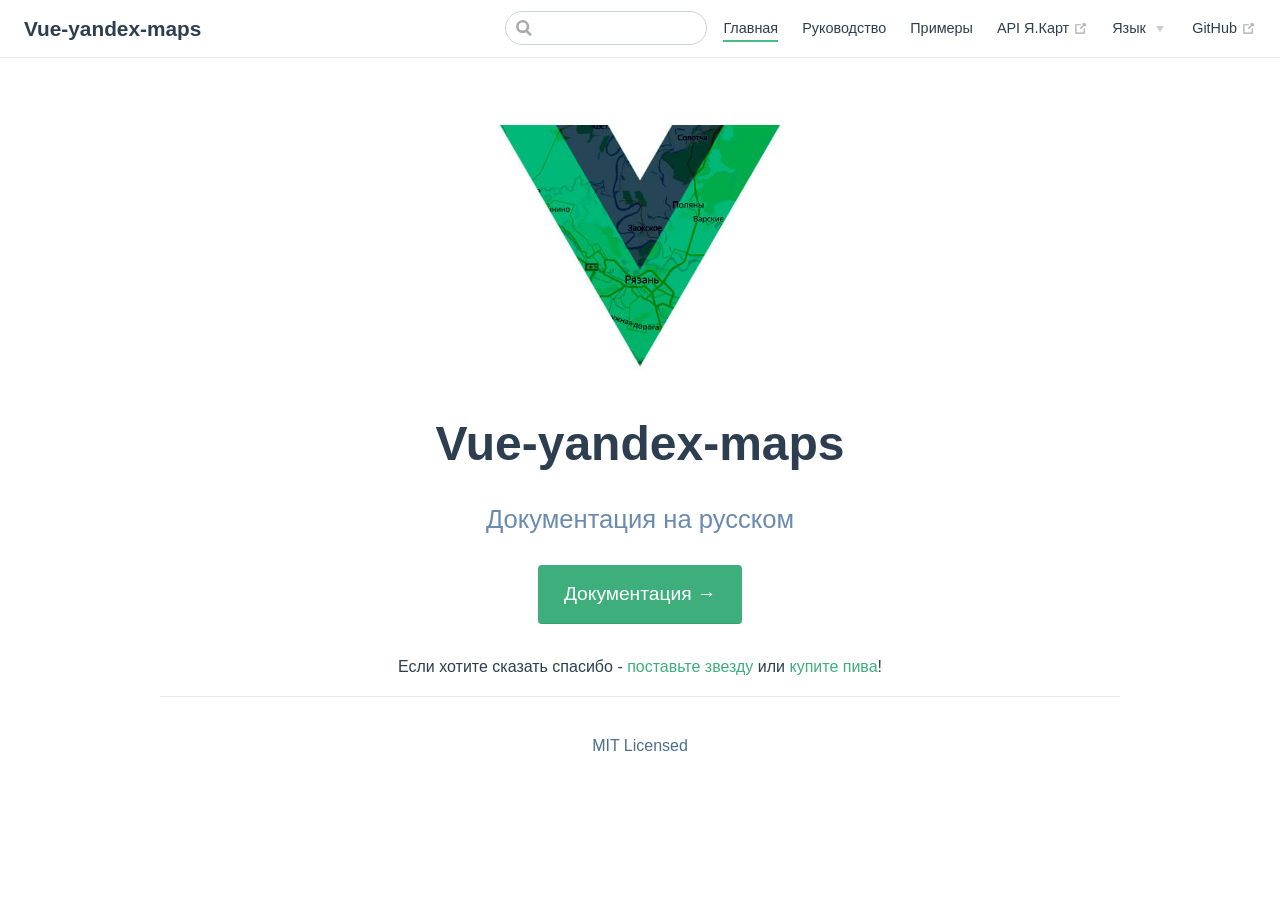
==== index.html @ 359ab3d2 "deploy" ====
<!DOCTYPE html>
<html lang="ru-RU">
  <head>
    <meta charset="utf-8">
    <meta name="viewport" content="width=device-width,initial-scale=1">
    <title>Vue-yandex-maps</title>
    <meta name="description" content="Документация на русском">
    
    
    <link rel="preload" href="/assets/css/0.styles.34098a6c.css" as="style"><link rel="preload" href="/assets/js/app.e59b59a3.js" as="script"><link rel="preload" href="/assets/js/2.ca0b58c9.js" as="script"><link rel="preload" href="/assets/js/5.9bf5cd94.js" as="script"><link rel="prefetch" href="/assets/js/10.18090bc8.js"><link rel="prefetch" href="/assets/js/11.56c4ba0f.js"><link rel="prefetch" href="/assets/js/12.0b02a900.js"><link rel="prefetch" href="/assets/js/13.a6bc32af.js"><link rel="prefetch" href="/assets/js/14.b2c2f00c.js"><link rel="prefetch" href="/assets/js/15.867ab787.js"><link rel="prefetch" href="/assets/js/3.3e422093.js"><link rel="prefetch" href="/assets/js/4.108f91b9.js"><link rel="prefetch" href="/assets/js/6.d7098078.js"><link rel="prefetch" href="/assets/js/7.abf4c1c1.js"><link rel="prefetch" href="/assets/js/8.e8771799.js"><link rel="prefetch" href="/assets/js/9.8b5cf2bd.js">
    <link rel="stylesheet" href="/assets/css/0.styles.34098a6c.css">
  </head>
  <body>
    <div id="app" data-server-rendered="true"><div class="theme-container no-sidebar"><header class="navbar"><div class="sidebar-button"><svg xmlns="http://www.w3.org/2000/svg" aria-hidden="true" role="img" viewBox="0 0 448 512" class="icon"><path fill="currentColor" d="M436 124H12c-6.627 0-12-5.373-12-12V80c0-6.627 5.373-12 12-12h424c6.627 0 12 5.373 12 12v32c0 6.627-5.373 12-12 12zm0 160H12c-6.627 0-12-5.373-12-12v-32c0-6.627 5.373-12 12-12h424c6.627 0 12 5.373 12 12v32c0 6.627-5.373 12-12 12zm0 160H12c-6.627 0-12-5.373-12-12v-32c0-6.627 5.373-12 12-12h424c6.627 0 12 5.373 12 12v32c0 6.627-5.373 12-12 12z"></path></svg></div> <a href="/" class="home-link router-link-exact-active router-link-active"><!----> <span class="site-name">Vue-yandex-maps</span></a> <div class="links"><div class="search-box"><input aria-label="Search" autocomplete="off" spellcheck="false" value=""> <!----></div> <nav class="nav-links can-hide"><div class="nav-item"><a href="/" class="nav-link router-link-exact-active router-link-active">Главная</a></div><div class="nav-item"><a href="/guide/" class="nav-link">Руководство</a></div><div class="nav-item"><a href="/examples/" class="nav-link">Примеры</a></div><div class="nav-item"><a href="https://tech.yandex.ru/maps/doc/jsapi/2.1/quick-start/index-docpage/" target="_blank" rel="noopener noreferrer" class="nav-link external">
  API Я.Карт
  <svg xmlns="http://www.w3.org/2000/svg" aria-hidden="true" x="0px" y="0px" viewBox="0 0 100 100" width="15" height="15" class="icon outbound"><path fill="currentColor" d="M18.8,85.1h56l0,0c2.2,0,4-1.8,4-4v-32h-8v28h-48v-48h28v-8h-32l0,0c-2.2,0-4,1.8-4,4v56C14.8,83.3,16.6,85.1,18.8,85.1z"></path> <polygon fill="currentColor" points="45.7,48.7 51.3,54.3 77.2,28.5 77.2,37.2 85.2,37.2 85.2,14.9 62.8,14.9 62.8,22.9 71.5,22.9"></polygon></svg></a></div><div class="nav-item"><div class="dropdown-wrapper"><button type="button" aria-label="Select language" class="dropdown-title"><span class="title">Язык</span> <span class="arrow right"></span></button> <ul class="nav-dropdown" style="display:none;"><li class="dropdown-item"><!----> <a href="/" class="nav-link router-link-exact-active router-link-active">ru-RU</a></li><li class="dropdown-item"><!----> <a href="/en/" class="nav-link">en-US</a></li></ul></div></div> <a href="https://github.com/PNKBizz/vue-yandex-map" target="_blank" rel="noopener noreferrer" class="repo-link">
    GitHub
    <svg xmlns="http://www.w3.org/2000/svg" aria-hidden="true" x="0px" y="0px" viewBox="0 0 100 100" width="15" height="15" class="icon outbound"><path fill="currentColor" d="M18.8,85.1h56l0,0c2.2,0,4-1.8,4-4v-32h-8v28h-48v-48h28v-8h-32l0,0c-2.2,0-4,1.8-4,4v56C14.8,83.3,16.6,85.1,18.8,85.1z"></path> <polygon fill="currentColor" points="45.7,48.7 51.3,54.3 77.2,28.5 77.2,37.2 85.2,37.2 85.2,14.9 62.8,14.9 62.8,22.9 71.5,22.9"></polygon></svg></a></nav></div></header> <div class="sidebar-mask"></div> <aside class="sidebar"><nav class="nav-links"><div class="nav-item"><a href="/" class="nav-link router-link-exact-active router-link-active">Главная</a></div><div class="nav-item"><a href="/guide/" class="nav-link">Руководство</a></div><div class="nav-item"><a href="/examples/" class="nav-link">Примеры</a></div><div class="nav-item"><a href="https://tech.yandex.ru/maps/doc/jsapi/2.1/quick-start/index-docpage/" target="_blank" rel="noopener noreferrer" class="nav-link external">
  API Я.Карт
  <svg xmlns="http://www.w3.org/2000/svg" aria-hidden="true" x="0px" y="0px" viewBox="0 0 100 100" width="15" height="15" class="icon outbound"><path fill="currentColor" d="M18.8,85.1h56l0,0c2.2,0,4-1.8,4-4v-32h-8v28h-48v-48h28v-8h-32l0,0c-2.2,0-4,1.8-4,4v56C14.8,83.3,16.6,85.1,18.8,85.1z"></path> <polygon fill="currentColor" points="45.7,48.7 51.3,54.3 77.2,28.5 77.2,37.2 85.2,37.2 85.2,14.9 62.8,14.9 62.8,22.9 71.5,22.9"></polygon></svg></a></div><div class="nav-item"><div class="dropdown-wrapper"><button type="button" aria-label="Select language" class="dropdown-title"><span class="title">Язык</span> <span class="arrow right"></span></button> <ul class="nav-dropdown" style="display:none;"><li class="dropdown-item"><!----> <a href="/" class="nav-link router-link-exact-active router-link-active">ru-RU</a></li><li class="dropdown-item"><!----> <a href="/en/" class="nav-link">en-US</a></li></ul></div></div> <a href="https://github.com/PNKBizz/vue-yandex-map" target="_blank" rel="noopener noreferrer" class="repo-link">
    GitHub
    <svg xmlns="http://www.w3.org/2000/svg" aria-hidden="true" x="0px" y="0px" viewBox="0 0 100 100" width="15" height="15" class="icon outbound"><path fill="currentColor" d="M18.8,85.1h56l0,0c2.2,0,4-1.8,4-4v-32h-8v28h-48v-48h28v-8h-32l0,0c-2.2,0-4,1.8-4,4v56C14.8,83.3,16.6,85.1,18.8,85.1z"></path> <polygon fill="currentColor" points="45.7,48.7 51.3,54.3 77.2,28.5 77.2,37.2 85.2,37.2 85.2,14.9 62.8,14.9 62.8,22.9 71.5,22.9"></polygon></svg></a></nav>  <!----> </aside> <main aria-labelledby="main-title" class="home"><header class="hero"><img src="/hero.jpg" alt="hero"> <h1 id="main-title">Vue-yandex-maps</h1> <p class="description">
      Документация на русском
    </p> <p class="action"><a href="/guide/" class="nav-link action-button">Документация →</a></p></header> <!----> <div class="theme-default-content custom content__default"><p style="text-align:center;">Если хотите сказать спасибо - <a href="https://github.com/PNKBizz/vue-yandex-map" target="_blank">поставьте звезду</a> или <a href="https://www.patreon.com/pnkbizz" target="_blank">купите пива</a>!</p></div> <div class="footer">
    MIT Licensed
  </div></main></div><div class="global-ui"></div></div>
    <script src="/assets/js/app.e59b59a3.js" defer></script><script src="/assets/js/2.ca0b58c9.js" defer></script><script src="/assets/js/5.9bf5cd94.js" defer></script>
  </body>
</html>
---- assets/css/0.styles.34098a6c.css ----
#nprogress{pointer-events:none}#nprogress .bar{background:#3eaf7c;position:fixed;z-index:1031;top:0;left:0;width:100%;height:2px}#nprogress .peg{display:block;position:absolute;right:0;width:100px;height:100%;box-shadow:0 0 10px #3eaf7c,0 0 5px #3eaf7c;opacity:1;-webkit-transform:rotate(3deg) translateY(-4px);transform:rotate(3deg) translateY(-4px)}#nprogress .spinner{display:block;position:fixed;z-index:1031;top:15px;right:15px}#nprogress .spinner-icon{width:18px;height:18px;box-sizing:border-box;border-color:#3eaf7c transparent transparent #3eaf7c;border-style:solid;border-width:2px;border-radius:50%;-webkit-animation:nprogress-spinner .4s linear infinite;animation:nprogress-spinner .4s linear infinite}.nprogress-custom-parent{overflow:hidden;position:relative}.nprogress-custom-parent #nprogress .bar,.nprogress-custom-parent #nprogress .spinner{position:absolute}@-webkit-keyframes nprogress-spinner{0%{-webkit-transform:rotate(0deg);transform:rotate(0deg)}to{-webkit-transform:rotate(1turn);transform:rotate(1turn)}}@keyframes nprogress-spinner{0%{-webkit-transform:rotate(0deg);transform:rotate(0deg)}to{-webkit-transform:rotate(1turn);transform:rotate(1turn)}}.icon.outbound{color:#aaa;display:inline-block;vertical-align:middle;position:relative;top:-1px}.home{padding:3.6rem 2rem 0;max-width:960px;margin:0 auto;display:block}.home .hero{text-align:center}.home .hero img{max-width:100%;max-height:280px;display:block;margin:3rem auto 1.5rem}.home .hero h1{font-size:3rem}.home .hero .action,.home .hero .description,.home .hero h1{margin:1.8rem auto}.home .hero .description{max-width:35rem;font-size:1.6rem;line-height:1.3;color:#6a8bad}.home .hero .action-button{display:inline-block;font-size:1.2rem;color:#fff;background-color:#3eaf7c;padding:.8rem 1.6rem;border-radius:4px;transition:background-color .1s ease;box-sizing:border-box;border-bottom:1px solid #389d70}.home .hero .action-button:hover{background-color:#4abf8a}.home .features{border-top:1px solid #eaecef;padding:1.2rem 0;margin-top:2.5rem;display:flex;flex-wrap:wrap;align-items:flex-start;align-content:stretch;justify-content:space-between}.home .feature{flex-grow:1;flex-basis:30%;max-width:30%}.home .feature h2{font-size:1.4rem;font-weight:500;border-bottom:none;padding-bottom:0;color:#3a5169}.home .feature p{color:#4e6e8e}.home .footer{padding:2.5rem;border-top:1px solid #eaecef;text-align:center;color:#4e6e8e}@media (max-width:719px){.home .features{flex-direction:column}.home .feature{max-width:100%;padding:0 2.5rem}}@media (max-width:419px){.home{padding-left:1.5rem;padding-right:1.5rem}.home .hero img{max-height:210px;margin:2rem auto 1.2rem}.home .hero h1{font-size:2rem}.home .hero .action,.home .hero .description,.home .hero h1{margin:1.2rem auto}.home .hero .description{font-size:1.2rem}.home .hero .action-button{font-size:1rem;padding:.6rem 1.2rem}.home .feature h2{font-size:1.25rem}}.search-box{display:inline-block;position:relative;margin-right:1rem}.search-box input{cursor:text;width:10rem;height:2rem;color:#4e6e8e;display:inline-block;border:1px solid #cfd4db;border-radius:2rem;font-size:.9rem;line-height:2rem;padding:0 .5rem 0 2rem;outline:none;transition:all .2s ease;background:#fff url(/assets/img/search.83621669.svg) .6rem .5rem no-repeat;background-size:1rem}.search-box input:focus{cursor:auto;border-color:#3eaf7c}.search-box .suggestions{background:#fff;width:20rem;position:absolute;top:1.5rem;border:1px solid #cfd4db;border-radius:6px;padding:.4rem;list-style-type:none}.search-box .suggestions.align-right{right:0}.search-box .suggestion{line-height:1.4;padding:.4rem .6rem;border-radius:4px;cursor:pointer}.search-box .suggestion a{white-space:normal;color:#5d82a6}.search-box .suggestion a .page-title{font-weight:600}.search-box .suggestion a .header{font-size:.9em;margin-left:.25em}.search-box .suggestion.focused{background-color:#f3f4f5}.search-box .suggestion.focused a{color:#3eaf7c}@media (max-width:959px){.search-box input{cursor:pointer;width:0;border-color:transparent;position:relative}.search-box input:focus{cursor:text;left:0;width:10rem}}@media (-ms-high-contrast:none){.search-box input{height:2rem}}@media (max-width:959px) and (min-width:719px){.search-box .suggestions{left:0}}@media (max-width:719px){.search-box{margin-right:0}.search-box input{left:1rem}.search-box .suggestions{right:0}}@media (max-width:419px){.search-box .suggestions{width:calc(100vw - 4rem)}.search-box input:focus{width:8rem}}.sidebar-button{cursor:pointer;display:none;width:1.25rem;height:1.25rem;position:absolute;padding:.6rem;top:.6rem;left:1rem}.sidebar-button .icon{display:block;width:1.25rem;height:1.25rem}@media (max-width:719px){.sidebar-button{display:block}}.dropdown-enter,.dropdown-leave-to{height:0!important}.dropdown-wrapper{cursor:pointer}.dropdown-wrapper .dropdown-title{display:block;font-size:.9rem;font-family:inherit;cursor:inherit;padding:inherit;line-height:1.4rem;background:transparent;border:none;font-weight:500;color:#2c3e50}.dropdown-wrapper .dropdown-title:hover{border-color:transparent}.dropdown-wrapper .dropdown-title .arrow{vertical-align:middle;margin-top:-1px;margin-left:.4rem}.dropdown-wrapper .nav-dropdown .dropdown-item{color:inherit;line-height:1.7rem}.dropdown-wrapper .nav-dropdown .dropdown-item h4{margin:.45rem 0 0;border-top:1px solid #eee;padding:.45rem 1.5rem 0 1.25rem}.dropdown-wrapper .nav-dropdown .dropdown-item .dropdown-subitem-wrapper{padding:0;list-style:none}.dropdown-wrapper .nav-dropdown .dropdown-item .dropdown-subitem-wrapper .dropdown-subitem{font-size:.9em}.dropdown-wrapper .nav-dropdown .dropdown-item a{display:block;line-height:1.7rem;position:relative;border-bottom:none;font-weight:400;margin-bottom:0;padding:0 1.5rem 0 1.25rem}.dropdown-wrapper .nav-dropdown .dropdown-item a.router-link-active,.dropdown-wrapper .nav-dropdown .dropdown-item a:hover{color:#3eaf7c}.dropdown-wrapper .nav-dropdown .dropdown-item a.router-link-active:after{content:"";width:0;height:0;border-left:5px solid #3eaf7c;border-top:3px solid transparent;border-bottom:3px solid transparent;position:absolute;top:calc(50% - 2px);left:9px}.dropdown-wrapper .nav-dropdown .dropdown-item:first-child h4{margin-top:0;padding-top:0;border-top:0}@media (max-width:719px){.dropdown-wrapper.open .dropdown-title{margin-bottom:.5rem}.dropdown-wrapper .dropdown-title{font-weight:600;font-size:inherit}.dropdown-wrapper .dropdown-title:hover{color:#3eaf7c}.dropdown-wrapper .nav-dropdown{transition:height .1s ease-out;overflow:hidden}.dropdown-wrapper .nav-dropdown .dropdown-item h4{border-top:0;margin-top:0;padding-top:0}.dropdown-wrapper .nav-dropdown .dropdown-item>a,.dropdown-wrapper .nav-dropdown .dropdown-item h4{font-size:15px;line-height:2rem}.dropdown-wrapper .nav-dropdown .dropdown-item .dropdown-subitem{font-size:14px;padding-left:1rem}}@media (min-width:719px){.dropdown-wrapper{height:1.8rem}.dropdown-wrapper.open .nav-dropdown,.dropdown-wrapper:hover .nav-dropdown{display:block!important}.dropdown-wrapper.open:blur{display:none}.dropdown-wrapper .dropdown-title .arrow{border-left:4px solid transparent;border-right:4px solid transparent;border-top:6px solid #ccc;border-bottom:0}.dropdown-wrapper .nav-dropdown{display:none;height:auto!important;box-sizing:border-box;max-height:calc(100vh - 2.7rem);overflow-y:auto;position:absolute;top:100%;right:0;background-color:#fff;padding:.6rem 0;border:1px solid;border-color:#ddd #ddd #ccc;text-align:left;border-radius:.25rem;white-space:nowrap;margin:0}}.nav-links{display:inline-block}.nav-links a{line-height:1.4rem;color:inherit}.nav-links a.router-link-active,.nav-links a:hover{color:#3eaf7c}.nav-links .nav-item{position:relative;display:inline-block;margin-left:1.5rem;line-height:2rem}.nav-links .nav-item:first-child{margin-left:0}.nav-links .repo-link{margin-left:1.5rem}@media (max-width:719px){.nav-links .nav-item,.nav-links .repo-link{margin-left:0}}@media (min-width:719px){.nav-links a.router-link-active,.nav-links a:hover{color:#2c3e50}.nav-item>a:not(.external).router-link-active,.nav-item>a:not(.external):hover{margin-bottom:-2px;border-bottom:2px solid #46bd87}}.navbar{padding:.7rem 1.5rem;line-height:2.2rem}.navbar a,.navbar img,.navbar span{display:inline-block}.navbar .logo{height:2.2rem;min-width:2.2rem;margin-right:.8rem;vertical-align:top}.navbar .site-name{font-size:1.3rem;font-weight:600;color:#2c3e50;position:relative}.navbar .links{padding-left:1.5rem;box-sizing:border-box;background-color:#fff;white-space:nowrap;font-size:.9rem;position:absolute;right:1.5rem;top:.7rem;display:flex}.navbar .links .search-box{flex:0 0 auto;vertical-align:top}@media (max-width:719px){.navbar{padding-left:4rem}.navbar .can-hide{display:none}.navbar .links{padding-left:1.5rem}.navbar .site-name{width:calc(100vw - 9.4rem);overflow:hidden;white-space:nowrap;text-overflow:ellipsis}}.page-edit{max-width:740px;margin:0 auto;padding:2rem 2.5rem}@media (max-width:959px){.page-edit{padding:2rem}}@media (max-width:419px){.page-edit{padding:1.5rem}}.page-edit{padding-top:1rem;padding-bottom:1rem;overflow:auto}.page-edit .edit-link{display:inline-block}.page-edit .edit-link a{color:#4e6e8e;margin-right:.25rem}.page-edit .last-updated{float:right;font-size:.9em}.page-edit .last-updated .prefix{font-weight:500;color:#4e6e8e}.page-edit .last-updated .time{font-weight:400;color:#aaa}@media (max-width:719px){.page-edit .edit-link{margin-bottom:.5rem}.page-edit .last-updated{font-size:.8em;float:none;text-align:left}}.page-nav{max-width:740px;margin:0 auto;padding:2rem 2.5rem}@media (max-width:959px){.page-nav{padding:2rem}}@media (max-width:419px){.page-nav{padding:1.5rem}}.page-nav{padding-top:1rem;padding-bottom:0}.page-nav .inner{min-height:2rem;margin-top:0;border-top:1px solid #eaecef;padding-top:1rem;overflow:auto}.page-nav .next{float:right}.page{padding-bottom:2rem;display:block}.sidebar-group .sidebar-group{padding-left:.5em}.sidebar-group:not(.collapsable) .sidebar-heading:not(.clickable){cursor:auto;color:inherit}.sidebar-group.is-sub-group{padding-left:0}.sidebar-group.is-sub-group>.sidebar-heading{font-size:.95em;line-height:1.4;font-weight:400;padding-left:2rem}.sidebar-group.is-sub-group>.sidebar-heading:not(.clickable){opacity:.5}.sidebar-group.is-sub-group>.sidebar-group-items{padding-left:1rem}.sidebar-group.is-sub-group>.sidebar-group-items>li>.sidebar-link{font-size:.95em;border-left:none}.sidebar-group.depth-2>.sidebar-heading{border-left:none}.sidebar-heading{color:#2c3e50;transition:color .15s ease;cursor:pointer;font-size:1.1em;font-weight:700;padding:.35rem 1.5rem .35rem 1.25rem;width:100%;box-sizing:border-box;margin:0;border-left:.25rem solid transparent}.sidebar-heading.open,.sidebar-heading:hover{color:inherit}.sidebar-heading .arrow{position:relative;top:-.12em;left:.5em}.sidebar-heading.clickable.active{font-weight:600;color:#3eaf7c;border-left-color:#3eaf7c}.sidebar-heading.clickable:hover{color:#3eaf7c}.sidebar-group-items{transition:height .1s ease-out;font-size:.95em;overflow:hidden}.sidebar .sidebar-sub-headers{padding-left:1rem;font-size:.95em}a.sidebar-link{font-size:1em;font-weight:400;display:inline-block;color:#2c3e50;border-left:.25rem solid transparent;padding:.35rem 1rem .35rem 1.25rem;line-height:1.4;width:100%;box-sizing:border-box}a.sidebar-link:hover{color:#3eaf7c}a.sidebar-link.active{font-weight:600;color:#3eaf7c;border-left-color:#3eaf7c}.sidebar-group a.sidebar-link{padding-left:2rem}.sidebar-sub-headers a.sidebar-link{padding-top:.25rem;padding-bottom:.25rem;border-left:none}.sidebar-sub-headers a.sidebar-link.active{font-weight:500}.sidebar ul{padding:0;margin:0;list-style-type:none}.sidebar a{display:inline-block}.sidebar .nav-links{display:none;border-bottom:1px solid #eaecef;padding:.5rem 0 .75rem}.sidebar .nav-links a{font-weight:600}.sidebar .nav-links .nav-item,.sidebar .nav-links .repo-link{display:block;line-height:1.25rem;font-size:1.1em;padding:.5rem 0 .5rem 1.5rem}.sidebar>.sidebar-links{padding:1.5rem 0}.sidebar>.sidebar-links>li>a.sidebar-link{font-size:1.1em;line-height:1.7;font-weight:700}.sidebar>.sidebar-links>li:not(:first-child){margin-top:.75rem}@media (max-width:719px){.sidebar .nav-links{display:block}.sidebar .nav-links .dropdown-wrapper .nav-dropdown .dropdown-item a.router-link-active:after{top:calc(1rem - 2px)}.sidebar>.sidebar-links{padding:1rem 0}}code[class*=language-],pre[class*=language-]{color:#ccc;background:none;font-family:Consolas,Monaco,Andale Mono,Ubuntu Mono,monospace;font-size:1em;text-align:left;white-space:pre;word-spacing:normal;word-break:normal;word-wrap:normal;line-height:1.5;-moz-tab-size:4;-o-tab-size:4;tab-size:4;-webkit-hyphens:none;-ms-hyphens:none;hyphens:none}pre[class*=language-]{padding:1em;margin:.5em 0;overflow:auto}:not(pre)>code[class*=language-],pre[class*=language-]{background:#2d2d2d}:not(pre)>code[class*=language-]{padding:.1em;border-radius:.3em;white-space:normal}.token.block-comment,.token.cdata,.token.comment,.token.doctype,.token.prolog{color:#999}.token.punctuation{color:#ccc}.token.attr-name,.token.deleted,.token.namespace,.token.tag{color:#e2777a}.token.function-name{color:#6196cc}.token.boolean,.token.function,.token.number{color:#f08d49}.token.class-name,.token.constant,.token.property,.token.symbol{color:#f8c555}.token.atrule,.token.builtin,.token.important,.token.keyword,.token.selector{color:#cc99cd}.token.attr-value,.token.char,.token.regex,.token.string,.token.variable{color:#7ec699}.token.entity,.token.operator,.token.url{color:#67cdcc}.token.bold,.token.important{font-weight:700}.token.italic{font-style:italic}.token.entity{cursor:help}.token.inserted{color:green}.theme-default-content code{color:#476582;padding:.25rem .5rem;margin:0;font-size:.85em;background-color:rgba(27,31,35,.05);border-radius:3px}.theme-default-content code .token.deleted{color:#ec5975}.theme-default-content code .token.inserted{color:#3eaf7c}.theme-default-content pre,.theme-default-content pre[class*=language-]{line-height:1.4;padding:1.25rem 1.5rem;margin:.85rem 0;background-color:#282c34;border-radius:6px;overflow:auto}.theme-default-content pre[class*=language-] code,.theme-default-content pre code{color:#fff;padding:0;background-color:transparent;border-radius:0}div[class*=language-]{position:relative;background-color:#282c34;border-radius:6px}div[class*=language-] .highlight-lines{-webkit-user-select:none;-moz-user-select:none;-ms-user-select:none;user-select:none;padding-top:1.3rem;position:absolute;top:0;left:0;width:100%;line-height:1.4}div[class*=language-] .highlight-lines .highlighted{background-color:rgba(0,0,0,.66)}div[class*=language-] pre,div[class*=language-] pre[class*=language-]{background:transparent;position:relative;z-index:1}div[class*=language-]:before{position:absolute;z-index:3;top:.8em;right:1em;font-size:.75rem;color:hsla(0,0%,100%,.4)}div[class*=language-]:not(.line-numbers-mode) .line-numbers-wrapper{display:none}div[class*=language-].line-numbers-mode .highlight-lines .highlighted{position:relative}div[class*=language-].line-numbers-mode .highlight-lines .highlighted:before{content:" ";position:absolute;z-index:3;left:0;top:0;display:block;width:3.5rem;height:100%;background-color:rgba(0,0,0,.66)}div[class*=language-].line-numbers-mode pre{padding-left:4.5rem;vertical-align:middle}div[class*=language-].line-numbers-mode .line-numbers-wrapper{position:absolute;top:0;width:3.5rem;text-align:center;color:hsla(0,0%,100%,.3);padding:1.25rem 0;line-height:1.4}div[class*=language-].line-numbers-mode .line-numbers-wrapper .line-number,div[class*=language-].line-numbers-mode .line-numbers-wrapper br{-webkit-user-select:none;-moz-user-select:none;-ms-user-select:none;user-select:none}div[class*=language-].line-numbers-mode .line-numbers-wrapper .line-number{position:relative;z-index:4;font-size:.85em}div[class*=language-].line-numbers-mode:after{content:"";position:absolute;z-index:2;top:0;left:0;width:3.5rem;height:100%;border-radius:6px 0 0 6px;border-right:1px solid rgba(0,0,0,.66);background-color:#282c34}div[class~=language-js]:before{content:"js"}div[class~=language-ts]:before{content:"ts"}div[class~=language-html]:before{content:"html"}div[class~=language-md]:before{content:"md"}div[class~=language-vue]:before{content:"vue"}div[class~=language-css]:before{content:"css"}div[class~=language-sass]:before{content:"sass"}div[class~=language-scss]:before{content:"scss"}div[class~=language-less]:before{content:"less"}div[class~=language-stylus]:before{content:"stylus"}div[class~=language-go]:before{content:"go"}div[class~=language-java]:before{content:"java"}div[class~=language-c]:before{content:"c"}div[class~=language-sh]:before{content:"sh"}div[class~=language-yaml]:before{content:"yaml"}div[class~=language-py]:before{content:"py"}div[class~=language-docker]:before{content:"docker"}div[class~=language-dockerfile]:before{content:"dockerfile"}div[class~=language-makefile]:before{content:"makefile"}div[class~=language-javascript]:before{content:"js"}div[class~=language-typescript]:before{content:"ts"}div[class~=language-markup]:before{content:"html"}div[class~=language-markdown]:before{content:"md"}div[class~=language-json]:before{content:"json"}div[class~=language-ruby]:before{content:"rb"}div[class~=language-python]:before{content:"py"}div[class~=language-bash]:before{content:"sh"}div[class~=language-php]:before{content:"php"}.custom-block .custom-block-title{font-weight:600;margin-bottom:-.4rem}.custom-block.danger,.custom-block.tip,.custom-block.warning{padding:.1rem 1.5rem;border-left-width:.5rem;border-left-style:solid;margin:1rem 0}.custom-block.tip{background-color:#f3f5f7;border-color:#42b983}.custom-block.warning{background-color:rgba(255,229,100,.3);border-color:#e7c000;color:#6b5900}.custom-block.warning .custom-block-title{color:#b29400}.custom-block.warning a{color:#2c3e50}.custom-block.danger{background-color:#ffe6e6;border-color:#c00;color:#4d0000}.custom-block.danger .custom-block-title{color:#900}.custom-block.danger a{color:#2c3e50}.arrow{display:inline-block;width:0;height:0}.arrow.up{border-bottom:6px solid #ccc}.arrow.down,.arrow.up{border-left:4px solid transparent;border-right:4px solid transparent}.arrow.down{border-top:6px solid #ccc}.arrow.right{border-left:6px solid #ccc}.arrow.left,.arrow.right{border-top:4px solid transparent;border-bottom:4px solid transparent}.arrow.left{border-right:6px solid #ccc}.theme-default-content:not(.custom){max-width:740px;margin:0 auto;padding:2rem 2.5rem}@media (max-width:959px){.theme-default-content:not(.custom){padding:2rem}}@media (max-width:419px){.theme-default-content:not(.custom){padding:1.5rem}}.table-of-contents .badge{vertical-align:middle}body,html{padding:0;margin:0;background-color:#fff}body{font-family:-apple-system,BlinkMacSystemFont,Segoe UI,Roboto,Oxygen,Ubuntu,Cantarell,Fira Sans,Droid Sans,Helvetica Neue,sans-serif;-webkit-font-smoothing:antialiased;-moz-osx-font-smoothing:grayscale;font-size:16px;color:#2c3e50}.page{padding-left:20rem}.navbar{z-index:20;right:0;height:3.6rem;background-color:#fff;box-sizing:border-box;border-bottom:1px solid #eaecef}.navbar,.sidebar-mask{position:fixed;top:0;left:0}.sidebar-mask{z-index:9;width:100vw;height:100vh;display:none}.sidebar{font-size:16px;background-color:#fff;width:20rem;position:fixed;z-index:10;margin:0;top:3.6rem;left:0;bottom:0;box-sizing:border-box;border-right:1px solid #eaecef;overflow-y:auto}.theme-default-content:not(.custom)>:first-child{margin-top:3.6rem}.theme-default-content:not(.custom) a:hover{text-decoration:underline}.theme-default-content:not(.custom) p.demo{padding:1rem 1.5rem;border:1px solid #ddd;border-radius:4px}.theme-default-content:not(.custom) img{max-width:100%}.theme-default-content.custom{padding:0;margin:0}.theme-default-content.custom img{max-width:100%}a{font-weight:500;text-decoration:none}a,p a code{color:#3eaf7c}p a code{font-weight:400}kbd{background:#eee;border:.15rem solid #ddd;border-bottom:.25rem solid #ddd;border-radius:.15rem;padding:0 .15em}blockquote{font-size:1rem;color:#999;border-left:.2rem solid #dfe2e5;margin:1rem 0;padding:.25rem 0 .25rem 1rem}blockquote>p{margin:0}ol,ul{padding-left:1.2em}strong{font-weight:600}h1,h2,h3,h4,h5,h6{font-weight:600;line-height:1.25}.theme-default-content:not(.custom)>h1,.theme-default-content:not(.custom)>h2,.theme-default-content:not(.custom)>h3,.theme-default-content:not(.custom)>h4,.theme-default-content:not(.custom)>h5,.theme-default-content:not(.custom)>h6{margin-top:-3.1rem;padding-top:4.6rem;margin-bottom:0}.theme-default-content:not(.custom)>h1:first-child,.theme-default-content:not(.custom)>h2:first-child,.theme-default-content:not(.custom)>h3:first-child,.theme-default-content:not(.custom)>h4:first-child,.theme-default-content:not(.custom)>h5:first-child,.theme-default-content:not(.custom)>h6:first-child{margin-top:-1.5rem;margin-bottom:1rem}.theme-default-content:not(.custom)>h1:first-child+.custom-block,.theme-default-content:not(.custom)>h1:first-child+p,.theme-default-content:not(.custom)>h1:first-child+pre,.theme-default-content:not(.custom)>h2:first-child+.custom-block,.theme-default-content:not(.custom)>h2:first-child+p,.theme-default-content:not(.custom)>h2:first-child+pre,.theme-default-content:not(.custom)>h3:first-child+.custom-block,.theme-default-content:not(.custom)>h3:first-child+p,.theme-default-content:not(.custom)>h3:first-child+pre,.theme-default-content:not(.custom)>h4:first-child+.custom-block,.theme-default-content:not(.custom)>h4:first-child+p,.theme-default-content:not(.custom)>h4:first-child+pre,.theme-default-content:not(.custom)>h5:first-child+.custom-block,.theme-default-content:not(.custom)>h5:first-child+p,.theme-default-content:not(.custom)>h5:first-child+pre,.theme-default-content:not(.custom)>h6:first-child+.custom-block,.theme-default-content:not(.custom)>h6:first-child+p,.theme-default-content:not(.custom)>h6:first-child+pre{margin-top:2rem}h1:hover .header-anchor,h2:hover .header-anchor,h3:hover .header-anchor,h4:hover .header-anchor,h5:hover .header-anchor,h6:hover .header-anchor{opacity:1}h1{font-size:2.2rem}h2{font-size:1.65rem;padding-bottom:.3rem;border-bottom:1px solid #eaecef}h3{font-size:1.35rem}a.header-anchor{font-size:.85em;float:left;margin-left:-.87em;padding-right:.23em;margin-top:.125em;opacity:0}a.header-anchor:hover{text-decoration:none}.line-number,code,kbd{font-family:source-code-pro,Menlo,Monaco,Consolas,Courier New,monospace}ol,p,ul{line-height:1.7}hr{border:0;border-top:1px solid #eaecef}table{border-collapse:collapse;margin:1rem 0;display:block;overflow-x:auto}tr{border-top:1px solid #dfe2e5}tr:nth-child(2n){background-color:#f6f8fa}td,th{border:1px solid #dfe2e5;padding:.6em 1em}.theme-container.sidebar-open .sidebar-mask{display:block}.theme-container.no-navbar .theme-default-content:not(.custom)>h1,.theme-container.no-navbar h2,.theme-container.no-navbar h3,.theme-container.no-navbar h4,.theme-container.no-navbar h5,.theme-container.no-navbar h6{margin-top:1.5rem;padding-top:0}.theme-container.no-navbar .sidebar{top:0}@media (min-width:720px){.theme-container.no-sidebar .sidebar{display:none}.theme-container.no-sidebar .page{padding-left:0}}@media (max-width:959px){.sidebar{font-size:15px;width:16.4rem}.page{padding-left:16.4rem}}@media (max-width:719px){.sidebar{top:0;padding-top:3.6rem;transform:translateX(-100%);transition:transform .2s ease}.page{padding-left:0}.theme-container.sidebar-open .sidebar{transform:translateX(0)}.theme-container.no-navbar .sidebar{padding-top:0}}@media (max-width:419px){h1{font-size:1.9rem}.theme-default-content div[class*=language-]{margin:.85rem -1.5rem;border-radius:0}}.badge[data-v-c13ee5b0]{display:inline-block;font-size:14px;height:18px;line-height:18px;border-radius:3px;padding:0 6px;color:#fff}.badge.green[data-v-c13ee5b0],.badge.tip[data-v-c13ee5b0],.badge[data-v-c13ee5b0]{background-color:#42b983}.badge.error[data-v-c13ee5b0]{background-color:#da5961}.badge.warn[data-v-c13ee5b0],.badge.warning[data-v-c13ee5b0],.badge.yellow[data-v-c13ee5b0]{background-color:#e7c000}.badge+.badge[data-v-c13ee5b0]{margin-left:5px}
---- assets/css/0.styles.34098a6c.css ----
#nprogress{pointer-events:none}#nprogress .bar{background:#3eaf7c;position:fixed;z-index:1031;top:0;left:0;width:100%;height:2px}#nprogress .peg{display:block;position:absolute;right:0;width:100px;height:100%;box-shadow:0 0 10px #3eaf7c,0 0 5px #3eaf7c;opacity:1;-webkit-transform:rotate(3deg) translateY(-4px);transform:rotate(3deg) translateY(-4px)}#nprogress .spinner{display:block;position:fixed;z-index:1031;top:15px;right:15px}#nprogress .spinner-icon{width:18px;height:18px;box-sizing:border-box;border-color:#3eaf7c transparent transparent #3eaf7c;border-style:solid;border-width:2px;border-radius:50%;-webkit-animation:nprogress-spinner .4s linear infinite;animation:nprogress-spinner .4s linear infinite}.nprogress-custom-parent{overflow:hidden;position:relative}.nprogress-custom-parent #nprogress .bar,.nprogress-custom-parent #nprogress .spinner{position:absolute}@-webkit-keyframes nprogress-spinner{0%{-webkit-transform:rotate(0deg);transform:rotate(0deg)}to{-webkit-transform:rotate(1turn);transform:rotate(1turn)}}@keyframes nprogress-spinner{0%{-webkit-transform:rotate(0deg);transform:rotate(0deg)}to{-webkit-transform:rotate(1turn);transform:rotate(1turn)}}.icon.outbound{color:#aaa;display:inline-block;vertical-align:middle;position:relative;top:-1px}.home{padding:3.6rem 2rem 0;max-width:960px;margin:0 auto;display:block}.home .hero{text-align:center}.home .hero img{max-width:100%;max-height:280px;display:block;margin:3rem auto 1.5rem}.home .hero h1{font-size:3rem}.home .hero .action,.home .hero .description,.home .hero h1{margin:1.8rem auto}.home .hero .description{max-width:35rem;font-size:1.6rem;line-height:1.3;color:#6a8bad}.home .hero .action-button{display:inline-block;font-size:1.2rem;color:#fff;background-color:#3eaf7c;padding:.8rem 1.6rem;border-radius:4px;transition:background-color .1s ease;box-sizing:border-box;border-bottom:1px solid #389d70}.home .hero .action-button:hover{background-color:#4abf8a}.home .features{border-top:1px solid #eaecef;padding:1.2rem 0;margin-top:2.5rem;display:flex;flex-wrap:wrap;align-items:flex-start;align-content:stretch;justify-content:space-between}.home .feature{flex-grow:1;flex-basis:30%;max-width:30%}.home .feature h2{font-size:1.4rem;font-weight:500;border-bottom:none;padding-bottom:0;color:#3a5169}.home .feature p{color:#4e6e8e}.home .footer{padding:2.5rem;border-top:1px solid #eaecef;text-align:center;color:#4e6e8e}@media (max-width:719px){.home .features{flex-direction:column}.home .feature{max-width:100%;padding:0 2.5rem}}@media (max-width:419px){.home{padding-left:1.5rem;padding-right:1.5rem}.home .hero img{max-height:210px;margin:2rem auto 1.2rem}.home .hero h1{font-size:2rem}.home .hero .action,.home .hero .description,.home .hero h1{margin:1.2rem auto}.home .hero .description{font-size:1.2rem}.home .hero .action-button{font-size:1rem;padding:.6rem 1.2rem}.home .feature h2{font-size:1.25rem}}.search-box{display:inline-block;position:relative;margin-right:1rem}.search-box input{cursor:text;width:10rem;height:2rem;color:#4e6e8e;display:inline-block;border:1px solid #cfd4db;border-radius:2rem;font-size:.9rem;line-height:2rem;padding:0 .5rem 0 2rem;outline:none;transition:all .2s ease;background:#fff url(/assets/img/search.83621669.svg) .6rem .5rem no-repeat;background-size:1rem}.search-box input:focus{cursor:auto;border-color:#3eaf7c}.search-box .suggestions{background:#fff;width:20rem;position:absolute;top:1.5rem;border:1px solid #cfd4db;border-radius:6px;padding:.4rem;list-style-type:none}.search-box .suggestions.align-right{right:0}.search-box .suggestion{line-height:1.4;padding:.4rem .6rem;border-radius:4px;cursor:pointer}.search-box .suggestion a{white-space:normal;color:#5d82a6}.search-box .suggestion a .page-title{font-weight:600}.search-box .suggestion a .header{font-size:.9em;margin-left:.25em}.search-box .suggestion.focused{background-color:#f3f4f5}.search-box .suggestion.focused a{color:#3eaf7c}@media (max-width:959px){.search-box input{cursor:pointer;width:0;border-color:transparent;position:relative}.search-box input:focus{cursor:text;left:0;width:10rem}}@media (-ms-high-contrast:none){.search-box input{height:2rem}}@media (max-width:959px) and (min-width:719px){.search-box .suggestions{left:0}}@media (max-width:719px){.search-box{margin-right:0}.search-box input{left:1rem}.search-box .suggestions{right:0}}@media (max-width:419px){.search-box .suggestions{width:calc(100vw - 4rem)}.search-box input:focus{width:8rem}}.sidebar-button{cursor:pointer;display:none;width:1.25rem;height:1.25rem;position:absolute;padding:.6rem;top:.6rem;left:1rem}.sidebar-button .icon{display:block;width:1.25rem;height:1.25rem}@media (max-width:719px){.sidebar-button{display:block}}.dropdown-enter,.dropdown-leave-to{height:0!important}.dropdown-wrapper{cursor:pointer}.dropdown-wrapper .dropdown-title{display:block;font-size:.9rem;font-family:inherit;cursor:inherit;padding:inherit;line-height:1.4rem;background:transparent;border:none;font-weight:500;color:#2c3e50}.dropdown-wrapper .dropdown-title:hover{border-color:transparent}.dropdown-wrapper .dropdown-title .arrow{vertical-align:middle;margin-top:-1px;margin-left:.4rem}.dropdown-wrapper .nav-dropdown .dropdown-item{color:inherit;line-height:1.7rem}.dropdown-wrapper .nav-dropdown .dropdown-item h4{margin:.45rem 0 0;border-top:1px solid #eee;padding:.45rem 1.5rem 0 1.25rem}.dropdown-wrapper .nav-dropdown .dropdown-item .dropdown-subitem-wrapper{padding:0;list-style:none}.dropdown-wrapper .nav-dropdown .dropdown-item .dropdown-subitem-wrapper .dropdown-subitem{font-size:.9em}.dropdown-wrapper .nav-dropdown .dropdown-item a{display:block;line-height:1.7rem;position:relative;border-bottom:none;font-weight:400;margin-bottom:0;padding:0 1.5rem 0 1.25rem}.dropdown-wrapper .nav-dropdown .dropdown-item a.router-link-active,.dropdown-wrapper .nav-dropdown .dropdown-item a:hover{color:#3eaf7c}.dropdown-wrapper .nav-dropdown .dropdown-item a.router-link-active:after{content:"";width:0;height:0;border-left:5px solid #3eaf7c;border-top:3px solid transparent;border-bottom:3px solid transparent;position:absolute;top:calc(50% - 2px);left:9px}.dropdown-wrapper .nav-dropdown .dropdown-item:first-child h4{margin-top:0;padding-top:0;border-top:0}@media (max-width:719px){.dropdown-wrapper.open .dropdown-title{margin-bottom:.5rem}.dropdown-wrapper .dropdown-title{font-weight:600;font-size:inherit}.dropdown-wrapper .dropdown-title:hover{color:#3eaf7c}.dropdown-wrapper .nav-dropdown{transition:height .1s ease-out;overflow:hidden}.dropdown-wrapper .nav-dropdown .dropdown-item h4{border-top:0;margin-top:0;padding-top:0}.dropdown-wrapper .nav-dropdown .dropdown-item>a,.dropdown-wrapper .nav-dropdown .dropdown-item h4{font-size:15px;line-height:2rem}.dropdown-wrapper .nav-dropdown .dropdown-item .dropdown-subitem{font-size:14px;padding-left:1rem}}@media (min-width:719px){.dropdown-wrapper{height:1.8rem}.dropdown-wrapper.open .nav-dropdown,.dropdown-wrapper:hover .nav-dropdown{display:block!important}.dropdown-wrapper.open:blur{display:none}.dropdown-wrapper .dropdown-title .arrow{border-left:4px solid transparent;border-right:4px solid transparent;border-top:6px solid #ccc;border-bottom:0}.dropdown-wrapper .nav-dropdown{display:none;height:auto!important;box-sizing:border-box;max-height:calc(100vh - 2.7rem);overflow-y:auto;position:absolute;top:100%;right:0;background-color:#fff;padding:.6rem 0;border:1px solid;border-color:#ddd #ddd #ccc;text-align:left;border-radius:.25rem;white-space:nowrap;margin:0}}.nav-links{display:inline-block}.nav-links a{line-height:1.4rem;color:inherit}.nav-links a.router-link-active,.nav-links a:hover{color:#3eaf7c}.nav-links .nav-item{position:relative;display:inline-block;margin-left:1.5rem;line-height:2rem}.nav-links .nav-item:first-child{margin-left:0}.nav-links .repo-link{margin-left:1.5rem}@media (max-width:719px){.nav-links .nav-item,.nav-links .repo-link{margin-left:0}}@media (min-width:719px){.nav-links a.router-link-active,.nav-links a:hover{color:#2c3e50}.nav-item>a:not(.external).router-link-active,.nav-item>a:not(.external):hover{margin-bottom:-2px;border-bottom:2px solid #46bd87}}.navbar{padding:.7rem 1.5rem;line-height:2.2rem}.navbar a,.navbar img,.navbar span{display:inline-block}.navbar .logo{height:2.2rem;min-width:2.2rem;margin-right:.8rem;vertical-align:top}.navbar .site-name{font-size:1.3rem;font-weight:600;color:#2c3e50;position:relative}.navbar .links{padding-left:1.5rem;box-sizing:border-box;background-color:#fff;white-space:nowrap;font-size:.9rem;position:absolute;right:1.5rem;top:.7rem;display:flex}.navbar .links .search-box{flex:0 0 auto;vertical-align:top}@media (max-width:719px){.navbar{padding-left:4rem}.navbar .can-hide{display:none}.navbar .links{padding-left:1.5rem}.navbar .site-name{width:calc(100vw - 9.4rem);overflow:hidden;white-space:nowrap;text-overflow:ellipsis}}.page-edit{max-width:740px;margin:0 auto;padding:2rem 2.5rem}@media (max-width:959px){.page-edit{padding:2rem}}@media (max-width:419px){.page-edit{padding:1.5rem}}.page-edit{padding-top:1rem;padding-bottom:1rem;overflow:auto}.page-edit .edit-link{display:inline-block}.page-edit .edit-link a{color:#4e6e8e;margin-right:.25rem}.page-edit .last-updated{float:right;font-size:.9em}.page-edit .last-updated .prefix{font-weight:500;color:#4e6e8e}.page-edit .last-updated .time{font-weight:400;color:#aaa}@media (max-width:719px){.page-edit .edit-link{margin-bottom:.5rem}.page-edit .last-updated{font-size:.8em;float:none;text-align:left}}.page-nav{max-width:740px;margin:0 auto;padding:2rem 2.5rem}@media (max-width:959px){.page-nav{padding:2rem}}@media (max-width:419px){.page-nav{padding:1.5rem}}.page-nav{padding-top:1rem;padding-bottom:0}.page-nav .inner{min-height:2rem;margin-top:0;border-top:1px solid #eaecef;padding-top:1rem;overflow:auto}.page-nav .next{float:right}.page{padding-bottom:2rem;display:block}.sidebar-group .sidebar-group{padding-left:.5em}.sidebar-group:not(.collapsable) .sidebar-heading:not(.clickable){cursor:auto;color:inherit}.sidebar-group.is-sub-group{padding-left:0}.sidebar-group.is-sub-group>.sidebar-heading{font-size:.95em;line-height:1.4;font-weight:400;padding-left:2rem}.sidebar-group.is-sub-group>.sidebar-heading:not(.clickable){opacity:.5}.sidebar-group.is-sub-group>.sidebar-group-items{padding-left:1rem}.sidebar-group.is-sub-group>.sidebar-group-items>li>.sidebar-link{font-size:.95em;border-left:none}.sidebar-group.depth-2>.sidebar-heading{border-left:none}.sidebar-heading{color:#2c3e50;transition:color .15s ease;cursor:pointer;font-size:1.1em;font-weight:700;padding:.35rem 1.5rem .35rem 1.25rem;width:100%;box-sizing:border-box;margin:0;border-left:.25rem solid transparent}.sidebar-heading.open,.sidebar-heading:hover{color:inherit}.sidebar-heading .arrow{position:relative;top:-.12em;left:.5em}.sidebar-heading.clickable.active{font-weight:600;color:#3eaf7c;border-left-color:#3eaf7c}.sidebar-heading.clickable:hover{color:#3eaf7c}.sidebar-group-items{transition:height .1s ease-out;font-size:.95em;overflow:hidden}.sidebar .sidebar-sub-headers{padding-left:1rem;font-size:.95em}a.sidebar-link{font-size:1em;font-weight:400;display:inline-block;color:#2c3e50;border-left:.25rem solid transparent;padding:.35rem 1rem .35rem 1.25rem;line-height:1.4;width:100%;box-sizing:border-box}a.sidebar-link:hover{color:#3eaf7c}a.sidebar-link.active{font-weight:600;color:#3eaf7c;border-left-color:#3eaf7c}.sidebar-group a.sidebar-link{padding-left:2rem}.sidebar-sub-headers a.sidebar-link{padding-top:.25rem;padding-bottom:.25rem;border-left:none}.sidebar-sub-headers a.sidebar-link.active{font-weight:500}.sidebar ul{padding:0;margin:0;list-style-type:none}.sidebar a{display:inline-block}.sidebar .nav-links{display:none;border-bottom:1px solid #eaecef;padding:.5rem 0 .75rem}.sidebar .nav-links a{font-weight:600}.sidebar .nav-links .nav-item,.sidebar .nav-links .repo-link{display:block;line-height:1.25rem;font-size:1.1em;padding:.5rem 0 .5rem 1.5rem}.sidebar>.sidebar-links{padding:1.5rem 0}.sidebar>.sidebar-links>li>a.sidebar-link{font-size:1.1em;line-height:1.7;font-weight:700}.sidebar>.sidebar-links>li:not(:first-child){margin-top:.75rem}@media (max-width:719px){.sidebar .nav-links{display:block}.sidebar .nav-links .dropdown-wrapper .nav-dropdown .dropdown-item a.router-link-active:after{top:calc(1rem - 2px)}.sidebar>.sidebar-links{padding:1rem 0}}code[class*=language-],pre[class*=language-]{color:#ccc;background:none;font-family:Consolas,Monaco,Andale Mono,Ubuntu Mono,monospace;font-size:1em;text-align:left;white-space:pre;word-spacing:normal;word-break:normal;word-wrap:normal;line-height:1.5;-moz-tab-size:4;-o-tab-size:4;tab-size:4;-webkit-hyphens:none;-ms-hyphens:none;hyphens:none}pre[class*=language-]{padding:1em;margin:.5em 0;overflow:auto}:not(pre)>code[class*=language-],pre[class*=language-]{background:#2d2d2d}:not(pre)>code[class*=language-]{padding:.1em;border-radius:.3em;white-space:normal}.token.block-comment,.token.cdata,.token.comment,.token.doctype,.token.prolog{color:#999}.token.punctuation{color:#ccc}.token.attr-name,.token.deleted,.token.namespace,.token.tag{color:#e2777a}.token.function-name{color:#6196cc}.token.boolean,.token.function,.token.number{color:#f08d49}.token.class-name,.token.constant,.token.property,.token.symbol{color:#f8c555}.token.atrule,.token.builtin,.token.important,.token.keyword,.token.selector{color:#cc99cd}.token.attr-value,.token.char,.token.regex,.token.string,.token.variable{color:#7ec699}.token.entity,.token.operator,.token.url{color:#67cdcc}.token.bold,.token.important{font-weight:700}.token.italic{font-style:italic}.token.entity{cursor:help}.token.inserted{color:green}.theme-default-content code{color:#476582;padding:.25rem .5rem;margin:0;font-size:.85em;background-color:rgba(27,31,35,.05);border-radius:3px}.theme-default-content code .token.deleted{color:#ec5975}.theme-default-content code .token.inserted{color:#3eaf7c}.theme-default-content pre,.theme-default-content pre[class*=language-]{line-height:1.4;padding:1.25rem 1.5rem;margin:.85rem 0;background-color:#282c34;border-radius:6px;overflow:auto}.theme-default-content pre[class*=language-] code,.theme-default-content pre code{color:#fff;padding:0;background-color:transparent;border-radius:0}div[class*=language-]{position:relative;background-color:#282c34;border-radius:6px}div[class*=language-] .highlight-lines{-webkit-user-select:none;-moz-user-select:none;-ms-user-select:none;user-select:none;padding-top:1.3rem;position:absolute;top:0;left:0;width:100%;line-height:1.4}div[class*=language-] .highlight-lines .highlighted{background-color:rgba(0,0,0,.66)}div[class*=language-] pre,div[class*=language-] pre[class*=language-]{background:transparent;position:relative;z-index:1}div[class*=language-]:before{position:absolute;z-index:3;top:.8em;right:1em;font-size:.75rem;color:hsla(0,0%,100%,.4)}div[class*=language-]:not(.line-numbers-mode) .line-numbers-wrapper{display:none}div[class*=language-].line-numbers-mode .highlight-lines .highlighted{position:relative}div[class*=language-].line-numbers-mode .highlight-lines .highlighted:before{content:" ";position:absolute;z-index:3;left:0;top:0;display:block;width:3.5rem;height:100%;background-color:rgba(0,0,0,.66)}div[class*=language-].line-numbers-mode pre{padding-left:4.5rem;vertical-align:middle}div[class*=language-].line-numbers-mode .line-numbers-wrapper{position:absolute;top:0;width:3.5rem;text-align:center;color:hsla(0,0%,100%,.3);padding:1.25rem 0;line-height:1.4}div[class*=language-].line-numbers-mode .line-numbers-wrapper .line-number,div[class*=language-].line-numbers-mode .line-numbers-wrapper br{-webkit-user-select:none;-moz-user-select:none;-ms-user-select:none;user-select:none}div[class*=language-].line-numbers-mode .line-numbers-wrapper .line-number{position:relative;z-index:4;font-size:.85em}div[class*=language-].line-numbers-mode:after{content:"";position:absolute;z-index:2;top:0;left:0;width:3.5rem;height:100%;border-radius:6px 0 0 6px;border-right:1px solid rgba(0,0,0,.66);background-color:#282c34}div[class~=language-js]:before{content:"js"}div[class~=language-ts]:before{content:"ts"}div[class~=language-html]:before{content:"html"}div[class~=language-md]:before{content:"md"}div[class~=language-vue]:before{content:"vue"}div[class~=language-css]:before{content:"css"}div[class~=language-sass]:before{content:"sass"}div[class~=language-scss]:before{content:"scss"}div[class~=language-less]:before{content:"less"}div[class~=language-stylus]:before{content:"stylus"}div[class~=language-go]:before{content:"go"}div[class~=language-java]:before{content:"java"}div[class~=language-c]:before{content:"c"}div[class~=language-sh]:before{content:"sh"}div[class~=language-yaml]:before{content:"yaml"}div[class~=language-py]:before{content:"py"}div[class~=language-docker]:before{content:"docker"}div[class~=language-dockerfile]:before{content:"dockerfile"}div[class~=language-makefile]:before{content:"makefile"}div[class~=language-javascript]:before{content:"js"}div[class~=language-typescript]:before{content:"ts"}div[class~=language-markup]:before{content:"html"}div[class~=language-markdown]:before{content:"md"}div[class~=language-json]:before{content:"json"}div[class~=language-ruby]:before{content:"rb"}div[class~=language-python]:before{content:"py"}div[class~=language-bash]:before{content:"sh"}div[class~=language-php]:before{content:"php"}.custom-block .custom-block-title{font-weight:600;margin-bottom:-.4rem}.custom-block.danger,.custom-block.tip,.custom-block.warning{padding:.1rem 1.5rem;border-left-width:.5rem;border-left-style:solid;margin:1rem 0}.custom-block.tip{background-color:#f3f5f7;border-color:#42b983}.custom-block.warning{background-color:rgba(255,229,100,.3);border-color:#e7c000;color:#6b5900}.custom-block.warning .custom-block-title{color:#b29400}.custom-block.warning a{color:#2c3e50}.custom-block.danger{background-color:#ffe6e6;border-color:#c00;color:#4d0000}.custom-block.danger .custom-block-title{color:#900}.custom-block.danger a{color:#2c3e50}.arrow{display:inline-block;width:0;height:0}.arrow.up{border-bottom:6px solid #ccc}.arrow.down,.arrow.up{border-left:4px solid transparent;border-right:4px solid transparent}.arrow.down{border-top:6px solid #ccc}.arrow.right{border-left:6px solid #ccc}.arrow.left,.arrow.right{border-top:4px solid transparent;border-bottom:4px solid transparent}.arrow.left{border-right:6px solid #ccc}.theme-default-content:not(.custom){max-width:740px;margin:0 auto;padding:2rem 2.5rem}@media (max-width:959px){.theme-default-content:not(.custom){padding:2rem}}@media (max-width:419px){.theme-default-content:not(.custom){padding:1.5rem}}.table-of-contents .badge{vertical-align:middle}body,html{padding:0;margin:0;background-color:#fff}body{font-family:-apple-system,BlinkMacSystemFont,Segoe UI,Roboto,Oxygen,Ubuntu,Cantarell,Fira Sans,Droid Sans,Helvetica Neue,sans-serif;-webkit-font-smoothing:antialiased;-moz-osx-font-smoothing:grayscale;font-size:16px;color:#2c3e50}.page{padding-left:20rem}.navbar{z-index:20;right:0;height:3.6rem;background-color:#fff;box-sizing:border-box;border-bottom:1px solid #eaecef}.navbar,.sidebar-mask{position:fixed;top:0;left:0}.sidebar-mask{z-index:9;width:100vw;height:100vh;display:none}.sidebar{font-size:16px;background-color:#fff;width:20rem;position:fixed;z-index:10;margin:0;top:3.6rem;left:0;bottom:0;box-sizing:border-box;border-right:1px solid #eaecef;overflow-y:auto}.theme-default-content:not(.custom)>:first-child{margin-top:3.6rem}.theme-default-content:not(.custom) a:hover{text-decoration:underline}.theme-default-content:not(.custom) p.demo{padding:1rem 1.5rem;border:1px solid #ddd;border-radius:4px}.theme-default-content:not(.custom) img{max-width:100%}.theme-default-content.custom{padding:0;margin:0}.theme-default-content.custom img{max-width:100%}a{font-weight:500;text-decoration:none}a,p a code{color:#3eaf7c}p a code{font-weight:400}kbd{background:#eee;border:.15rem solid #ddd;border-bottom:.25rem solid #ddd;border-radius:.15rem;padding:0 .15em}blockquote{font-size:1rem;color:#999;border-left:.2rem solid #dfe2e5;margin:1rem 0;padding:.25rem 0 .25rem 1rem}blockquote>p{margin:0}ol,ul{padding-left:1.2em}strong{font-weight:600}h1,h2,h3,h4,h5,h6{font-weight:600;line-height:1.25}.theme-default-content:not(.custom)>h1,.theme-default-content:not(.custom)>h2,.theme-default-content:not(.custom)>h3,.theme-default-content:not(.custom)>h4,.theme-default-content:not(.custom)>h5,.theme-default-content:not(.custom)>h6{margin-top:-3.1rem;padding-top:4.6rem;margin-bottom:0}.theme-default-content:not(.custom)>h1:first-child,.theme-default-content:not(.custom)>h2:first-child,.theme-default-content:not(.custom)>h3:first-child,.theme-default-content:not(.custom)>h4:first-child,.theme-default-content:not(.custom)>h5:first-child,.theme-default-content:not(.custom)>h6:first-child{margin-top:-1.5rem;margin-bottom:1rem}.theme-default-content:not(.custom)>h1:first-child+.custom-block,.theme-default-content:not(.custom)>h1:first-child+p,.theme-default-content:not(.custom)>h1:first-child+pre,.theme-default-content:not(.custom)>h2:first-child+.custom-block,.theme-default-content:not(.custom)>h2:first-child+p,.theme-default-content:not(.custom)>h2:first-child+pre,.theme-default-content:not(.custom)>h3:first-child+.custom-block,.theme-default-content:not(.custom)>h3:first-child+p,.theme-default-content:not(.custom)>h3:first-child+pre,.theme-default-content:not(.custom)>h4:first-child+.custom-block,.theme-default-content:not(.custom)>h4:first-child+p,.theme-default-content:not(.custom)>h4:first-child+pre,.theme-default-content:not(.custom)>h5:first-child+.custom-block,.theme-default-content:not(.custom)>h5:first-child+p,.theme-default-content:not(.custom)>h5:first-child+pre,.theme-default-content:not(.custom)>h6:first-child+.custom-block,.theme-default-content:not(.custom)>h6:first-child+p,.theme-default-content:not(.custom)>h6:first-child+pre{margin-top:2rem}h1:hover .header-anchor,h2:hover .header-anchor,h3:hover .header-anchor,h4:hover .header-anchor,h5:hover .header-anchor,h6:hover .header-anchor{opacity:1}h1{font-size:2.2rem}h2{font-size:1.65rem;padding-bottom:.3rem;border-bottom:1px solid #eaecef}h3{font-size:1.35rem}a.header-anchor{font-size:.85em;float:left;margin-left:-.87em;padding-right:.23em;margin-top:.125em;opacity:0}a.header-anchor:hover{text-decoration:none}.line-number,code,kbd{font-family:source-code-pro,Menlo,Monaco,Consolas,Courier New,monospace}ol,p,ul{line-height:1.7}hr{border:0;border-top:1px solid #eaecef}table{border-collapse:collapse;margin:1rem 0;display:block;overflow-x:auto}tr{border-top:1px solid #dfe2e5}tr:nth-child(2n){background-color:#f6f8fa}td,th{border:1px solid #dfe2e5;padding:.6em 1em}.theme-container.sidebar-open .sidebar-mask{display:block}.theme-container.no-navbar .theme-default-content:not(.custom)>h1,.theme-container.no-navbar h2,.theme-container.no-navbar h3,.theme-container.no-navbar h4,.theme-container.no-navbar h5,.theme-container.no-navbar h6{margin-top:1.5rem;padding-top:0}.theme-container.no-navbar .sidebar{top:0}@media (min-width:720px){.theme-container.no-sidebar .sidebar{display:none}.theme-container.no-sidebar .page{padding-left:0}}@media (max-width:959px){.sidebar{font-size:15px;width:16.4rem}.page{padding-left:16.4rem}}@media (max-width:719px){.sidebar{top:0;padding-top:3.6rem;transform:translateX(-100%);transition:transform .2s ease}.page{padding-left:0}.theme-container.sidebar-open .sidebar{transform:translateX(0)}.theme-container.no-navbar .sidebar{padding-top:0}}@media (max-width:419px){h1{font-size:1.9rem}.theme-default-content div[class*=language-]{margin:.85rem -1.5rem;border-radius:0}}.badge[data-v-c13ee5b0]{display:inline-block;font-size:14px;height:18px;line-height:18px;border-radius:3px;padding:0 6px;color:#fff}.badge.green[data-v-c13ee5b0],.badge.tip[data-v-c13ee5b0],.badge[data-v-c13ee5b0]{background-color:#42b983}.badge.error[data-v-c13ee5b0]{background-color:#da5961}.badge.warn[data-v-c13ee5b0],.badge.warning[data-v-c13ee5b0],.badge.yellow[data-v-c13ee5b0]{background-color:#e7c000}.badge+.badge[data-v-c13ee5b0]{margin-left:5px}
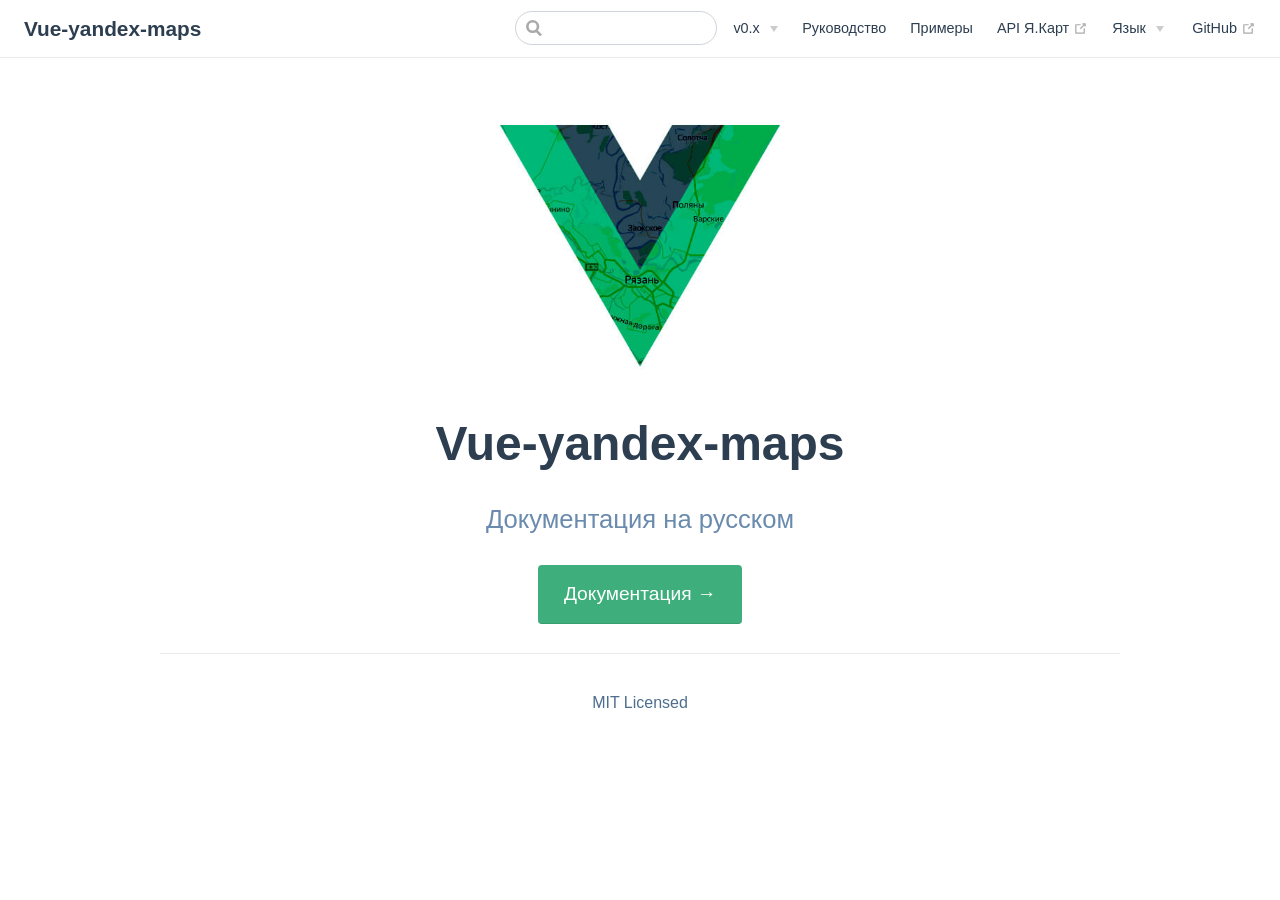
==== commit 8f4ad11c: "deploy" ====
--- a/index.html
+++ b/index.html
@@ -4,26 +4,51 @@
     <meta charset="utf-8">
     <meta name="viewport" content="width=device-width,initial-scale=1">
     <title>Vue-yandex-maps</title>
+    <meta name="generator" content="VuePress 1.9.7">
+    
     <meta name="description" content="Документация на русском">
     
-    
-    <link rel="preload" href="/assets/css/0.styles.34098a6c.css" as="style"><link rel="preload" href="/assets/js/app.e59b59a3.js" as="script"><link rel="preload" href="/assets/js/2.ca0b58c9.js" as="script"><link rel="preload" href="/assets/js/5.9bf5cd94.js" as="script"><link rel="prefetch" href="/assets/js/10.18090bc8.js"><link rel="prefetch" href="/assets/js/11.56c4ba0f.js"><link rel="prefetch" href="/assets/js/12.0b02a900.js"><link rel="prefetch" href="/assets/js/13.a6bc32af.js"><link rel="prefetch" href="/assets/js/14.b2c2f00c.js"><link rel="prefetch" href="/assets/js/15.867ab787.js"><link rel="prefetch" href="/assets/js/3.3e422093.js"><link rel="prefetch" href="/assets/js/4.108f91b9.js"><link rel="prefetch" href="/assets/js/6.d7098078.js"><link rel="prefetch" href="/assets/js/7.abf4c1c1.js"><link rel="prefetch" href="/assets/js/8.e8771799.js"><link rel="prefetch" href="/assets/js/9.8b5cf2bd.js">
-    <link rel="stylesheet" href="/assets/css/0.styles.34098a6c.css">
+    <link rel="preload" href="/assets/css/0.styles.9825735b.css" as="style"><link rel="preload" href="/assets/js/app.28710198.js" as="script"><link rel="preload" href="/assets/js/2.f99304df.js" as="script"><link rel="preload" href="/assets/js/7.544734d1.js" as="script"><link rel="prefetch" href="/assets/js/10.d2561e7b.js"><link rel="prefetch" href="/assets/js/11.bebceca3.js"><link rel="prefetch" href="/assets/js/12.5b4a0061.js"><link rel="prefetch" href="/assets/js/13.77ca6c3d.js"><link rel="prefetch" href="/assets/js/14.fc9507b6.js"><link rel="prefetch" href="/assets/js/15.e9757bb4.js"><link rel="prefetch" href="/assets/js/16.03644823.js"><link rel="prefetch" href="/assets/js/3.e1b0fe9c.js"><link rel="prefetch" href="/assets/js/4.e9466707.js"><link rel="prefetch" href="/assets/js/5.8b707741.js"><link rel="prefetch" href="/assets/js/6.0247ce60.js"><link rel="prefetch" href="/assets/js/8.e690423e.js"><link rel="prefetch" href="/assets/js/9.ae081af6.js">
+    <link rel="stylesheet" href="/assets/css/0.styles.9825735b.css">
   </head>
   <body>
-    <div id="app" data-server-rendered="true"><div class="theme-container no-sidebar"><header class="navbar"><div class="sidebar-button"><svg xmlns="http://www.w3.org/2000/svg" aria-hidden="true" role="img" viewBox="0 0 448 512" class="icon"><path fill="currentColor" d="M436 124H12c-6.627 0-12-5.373-12-12V80c0-6.627 5.373-12 12-12h424c6.627 0 12 5.373 12 12v32c0 6.627-5.373 12-12 12zm0 160H12c-6.627 0-12-5.373-12-12v-32c0-6.627 5.373-12 12-12h424c6.627 0 12 5.373 12 12v32c0 6.627-5.373 12-12 12zm0 160H12c-6.627 0-12-5.373-12-12v-32c0-6.627 5.373-12 12-12h424c6.627 0 12 5.373 12 12v32c0 6.627-5.373 12-12 12z"></path></svg></div> <a href="/" class="home-link router-link-exact-active router-link-active"><!----> <span class="site-name">Vue-yandex-maps</span></a> <div class="links"><div class="search-box"><input aria-label="Search" autocomplete="off" spellcheck="false" value=""> <!----></div> <nav class="nav-links can-hide"><div class="nav-item"><a href="/" class="nav-link router-link-exact-active router-link-active">Главная</a></div><div class="nav-item"><a href="/guide/" class="nav-link">Руководство</a></div><div class="nav-item"><a href="/examples/" class="nav-link">Примеры</a></div><div class="nav-item"><a href="https://tech.yandex.ru/maps/doc/jsapi/2.1/quick-start/index-docpage/" target="_blank" rel="noopener noreferrer" class="nav-link external">
+    <div id="app" data-server-rendered="true"><div class="theme-container no-sidebar"><header class="navbar"><div class="sidebar-button"><svg xmlns="http://www.w3.org/2000/svg" aria-hidden="true" role="img" viewBox="0 0 448 512" class="icon"><path fill="currentColor" d="M436 124H12c-6.627 0-12-5.373-12-12V80c0-6.627 5.373-12 12-12h424c6.627 0 12 5.373 12 12v32c0 6.627-5.373 12-12 12zm0 160H12c-6.627 0-12-5.373-12-12v-32c0-6.627 5.373-12 12-12h424c6.627 0 12 5.373 12 12v32c0 6.627-5.373 12-12 12zm0 160H12c-6.627 0-12-5.373-12-12v-32c0-6.627 5.373-12 12-12h424c6.627 0 12 5.373 12 12v32c0 6.627-5.373 12-12 12z"></path></svg></div> <a href="/" aria-current="page" class="home-link router-link-exact-active router-link-active"><!----> <span class="site-name">Vue-yandex-maps</span></a> <div class="links"><div class="search-box"><input aria-label="Search" autocomplete="off" spellcheck="false" value=""> <!----></div> <nav class="nav-links can-hide"><div class="nav-item"><div class="dropdown-wrapper"><button type="button" aria-label="v0.x" class="dropdown-title"><span class="title">v0.x</span> <span class="arrow down"></span></button> <button type="button" aria-label="v0.x" class="mobile-dropdown-title"><span class="title">v0.x</span> <span class="arrow right"></span></button> <ul class="nav-dropdown" style="display:none;"><li class="dropdown-item"><!----> <a href="https://vue-yandex-maps.github.io/new-docs/" target="_blank" rel="noopener noreferrer" class="nav-link external">
+  v1.x-beta
+  <span><svg xmlns="http://www.w3.org/2000/svg" aria-hidden="true" focusable="false" x="0px" y="0px" viewBox="0 0 100 100" width="15" height="15" class="icon outbound"><path fill="currentColor" d="M18.8,85.1h56l0,0c2.2,0,4-1.8,4-4v-32h-8v28h-48v-48h28v-8h-32l0,0c-2.2,0-4,1.8-4,4v56C14.8,83.3,16.6,85.1,18.8,85.1z"></path> <polygon fill="currentColor" points="45.7,48.7 51.3,54.3 77.2,28.5 77.2,37.2 85.2,37.2 85.2,14.9 62.8,14.9 62.8,22.9 71.5,22.9"></polygon></svg> <span class="sr-only">(opens new window)</span></span></a></li></ul></div></div><div class="nav-item"><a href="/guide/" class="nav-link">
+  Руководство
+</a></div><div class="nav-item"><a href="/examples/" class="nav-link">
+  Примеры
+</a></div><div class="nav-item"><a href="https://tech.yandex.ru/maps/doc/jsapi/2.1/quick-start/index-docpage/" target="_blank" rel="noopener noreferrer" class="nav-link external">
   API Я.Карт
-  <svg xmlns="http://www.w3.org/2000/svg" aria-hidden="true" x="0px" y="0px" viewBox="0 0 100 100" width="15" height="15" class="icon outbound"><path fill="currentColor" d="M18.8,85.1h56l0,0c2.2,0,4-1.8,4-4v-32h-8v28h-48v-48h28v-8h-32l0,0c-2.2,0-4,1.8-4,4v56C14.8,83.3,16.6,85.1,18.8,85.1z"></path> <polygon fill="currentColor" points="45.7,48.7 51.3,54.3 77.2,28.5 77.2,37.2 85.2,37.2 85.2,14.9 62.8,14.9 62.8,22.9 71.5,22.9"></polygon></svg></a></div><div class="nav-item"><div class="dropdown-wrapper"><button type="button" aria-label="Select language" class="dropdown-title"><span class="title">Язык</span> <span class="arrow right"></span></button> <ul class="nav-dropdown" style="display:none;"><li class="dropdown-item"><!----> <a href="/" class="nav-link router-link-exact-active router-link-active">ru-RU</a></li><li class="dropdown-item"><!----> <a href="/en/" class="nav-link">en-US</a></li></ul></div></div> <a href="https://github.com/PNKBizz/vue-yandex-map" target="_blank" rel="noopener noreferrer" class="repo-link">
+  <span><svg xmlns="http://www.w3.org/2000/svg" aria-hidden="true" focusable="false" x="0px" y="0px" viewBox="0 0 100 100" width="15" height="15" class="icon outbound"><path fill="currentColor" d="M18.8,85.1h56l0,0c2.2,0,4-1.8,4-4v-32h-8v28h-48v-48h28v-8h-32l0,0c-2.2,0-4,1.8-4,4v56C14.8,83.3,16.6,85.1,18.8,85.1z"></path> <polygon fill="currentColor" points="45.7,48.7 51.3,54.3 77.2,28.5 77.2,37.2 85.2,37.2 85.2,14.9 62.8,14.9 62.8,22.9 71.5,22.9"></polygon></svg> <span class="sr-only">(opens new window)</span></span></a></div><div class="nav-item"><div class="dropdown-wrapper"><button type="button" aria-label="Select language" class="dropdown-title"><span class="title">Язык</span> <span class="arrow down"></span></button> <button type="button" aria-label="Select language" class="mobile-dropdown-title"><span class="title">Язык</span> <span class="arrow right"></span></button> <ul class="nav-dropdown" style="display:none;"><li class="dropdown-item"><!----> <a href="/" aria-current="page" class="nav-link router-link-exact-active router-link-active">
+  ru-RU
+</a></li><li class="dropdown-item"><!----> <a href="/en/" class="nav-link">
+  en-US
+</a></li></ul></div></div> <a href="https://github.com/PNKBizz/vue-yandex-map" target="_blank" rel="noopener noreferrer" class="repo-link">
     GitHub
-    <svg xmlns="http://www.w3.org/2000/svg" aria-hidden="true" x="0px" y="0px" viewBox="0 0 100 100" width="15" height="15" class="icon outbound"><path fill="currentColor" d="M18.8,85.1h56l0,0c2.2,0,4-1.8,4-4v-32h-8v28h-48v-48h28v-8h-32l0,0c-2.2,0-4,1.8-4,4v56C14.8,83.3,16.6,85.1,18.8,85.1z"></path> <polygon fill="currentColor" points="45.7,48.7 51.3,54.3 77.2,28.5 77.2,37.2 85.2,37.2 85.2,14.9 62.8,14.9 62.8,22.9 71.5,22.9"></polygon></svg></a></nav></div></header> <div class="sidebar-mask"></div> <aside class="sidebar"><nav class="nav-links"><div class="nav-item"><a href="/" class="nav-link router-link-exact-active router-link-active">Главная</a></div><div class="nav-item"><a href="/guide/" class="nav-link">Руководство</a></div><div class="nav-item"><a href="/examples/" class="nav-link">Примеры</a></div><div class="nav-item"><a href="https://tech.yandex.ru/maps/doc/jsapi/2.1/quick-start/index-docpage/" target="_blank" rel="noopener noreferrer" class="nav-link external">
+    <span><svg xmlns="http://www.w3.org/2000/svg" aria-hidden="true" focusable="false" x="0px" y="0px" viewBox="0 0 100 100" width="15" height="15" class="icon outbound"><path fill="currentColor" d="M18.8,85.1h56l0,0c2.2,0,4-1.8,4-4v-32h-8v28h-48v-48h28v-8h-32l0,0c-2.2,0-4,1.8-4,4v56C14.8,83.3,16.6,85.1,18.8,85.1z"></path> <polygon fill="currentColor" points="45.7,48.7 51.3,54.3 77.2,28.5 77.2,37.2 85.2,37.2 85.2,14.9 62.8,14.9 62.8,22.9 71.5,22.9"></polygon></svg> <span class="sr-only">(opens new window)</span></span></a></nav></div></header> <div class="sidebar-mask"></div> <aside class="sidebar"><nav class="nav-links"><div class="nav-item"><div class="dropdown-wrapper"><button type="button" aria-label="v0.x" class="dropdown-title"><span class="title">v0.x</span> <span class="arrow down"></span></button> <button type="button" aria-label="v0.x" class="mobile-dropdown-title"><span class="title">v0.x</span> <span class="arrow right"></span></button> <ul class="nav-dropdown" style="display:none;"><li class="dropdown-item"><!----> <a href="https://vue-yandex-maps.github.io/new-docs/" target="_blank" rel="noopener noreferrer" class="nav-link external">
+  v1.x-beta
+  <span><svg xmlns="http://www.w3.org/2000/svg" aria-hidden="true" focusable="false" x="0px" y="0px" viewBox="0 0 100 100" width="15" height="15" class="icon outbound"><path fill="currentColor" d="M18.8,85.1h56l0,0c2.2,0,4-1.8,4-4v-32h-8v28h-48v-48h28v-8h-32l0,0c-2.2,0-4,1.8-4,4v56C14.8,83.3,16.6,85.1,18.8,85.1z"></path> <polygon fill="currentColor" points="45.7,48.7 51.3,54.3 77.2,28.5 77.2,37.2 85.2,37.2 85.2,14.9 62.8,14.9 62.8,22.9 71.5,22.9"></polygon></svg> <span class="sr-only">(opens new window)</span></span></a></li></ul></div></div><div class="nav-item"><a href="/guide/" class="nav-link">
+  Руководство
+</a></div><div class="nav-item"><a href="/examples/" class="nav-link">
+  Примеры
+</a></div><div class="nav-item"><a href="https://tech.yandex.ru/maps/doc/jsapi/2.1/quick-start/index-docpage/" target="_blank" rel="noopener noreferrer" class="nav-link external">
   API Я.Карт
-  <svg xmlns="http://www.w3.org/2000/svg" aria-hidden="true" x="0px" y="0px" viewBox="0 0 100 100" width="15" height="15" class="icon outbound"><path fill="currentColor" d="M18.8,85.1h56l0,0c2.2,0,4-1.8,4-4v-32h-8v28h-48v-48h28v-8h-32l0,0c-2.2,0-4,1.8-4,4v56C14.8,83.3,16.6,85.1,18.8,85.1z"></path> <polygon fill="currentColor" points="45.7,48.7 51.3,54.3 77.2,28.5 77.2,37.2 85.2,37.2 85.2,14.9 62.8,14.9 62.8,22.9 71.5,22.9"></polygon></svg></a></div><div class="nav-item"><div class="dropdown-wrapper"><button type="button" aria-label="Select language" class="dropdown-title"><span class="title">Язык</span> <span class="arrow right"></span></button> <ul class="nav-dropdown" style="display:none;"><li class="dropdown-item"><!----> <a href="/" class="nav-link router-link-exact-active router-link-active">ru-RU</a></li><li class="dropdown-item"><!----> <a href="/en/" class="nav-link">en-US</a></li></ul></div></div> <a href="https://github.com/PNKBizz/vue-yandex-map" target="_blank" rel="noopener noreferrer" class="repo-link">
+  <span><svg xmlns="http://www.w3.org/2000/svg" aria-hidden="true" focusable="false" x="0px" y="0px" viewBox="0 0 100 100" width="15" height="15" class="icon outbound"><path fill="currentColor" d="M18.8,85.1h56l0,0c2.2,0,4-1.8,4-4v-32h-8v28h-48v-48h28v-8h-32l0,0c-2.2,0-4,1.8-4,4v56C14.8,83.3,16.6,85.1,18.8,85.1z"></path> <polygon fill="currentColor" points="45.7,48.7 51.3,54.3 77.2,28.5 77.2,37.2 85.2,37.2 85.2,14.9 62.8,14.9 62.8,22.9 71.5,22.9"></polygon></svg> <span class="sr-only">(opens new window)</span></span></a></div><div class="nav-item"><div class="dropdown-wrapper"><button type="button" aria-label="Select language" class="dropdown-title"><span class="title">Язык</span> <span class="arrow down"></span></button> <button type="button" aria-label="Select language" class="mobile-dropdown-title"><span class="title">Язык</span> <span class="arrow right"></span></button> <ul class="nav-dropdown" style="display:none;"><li class="dropdown-item"><!----> <a href="/" aria-current="page" class="nav-link router-link-exact-active router-link-active">
+  ru-RU
+</a></li><li class="dropdown-item"><!----> <a href="/en/" class="nav-link">
+  en-US
+</a></li></ul></div></div> <a href="https://github.com/PNKBizz/vue-yandex-map" target="_blank" rel="noopener noreferrer" class="repo-link">
     GitHub
-    <svg xmlns="http://www.w3.org/2000/svg" aria-hidden="true" x="0px" y="0px" viewBox="0 0 100 100" width="15" height="15" class="icon outbound"><path fill="currentColor" d="M18.8,85.1h56l0,0c2.2,0,4-1.8,4-4v-32h-8v28h-48v-48h28v-8h-32l0,0c-2.2,0-4,1.8-4,4v56C14.8,83.3,16.6,85.1,18.8,85.1z"></path> <polygon fill="currentColor" points="45.7,48.7 51.3,54.3 77.2,28.5 77.2,37.2 85.2,37.2 85.2,14.9 62.8,14.9 62.8,22.9 71.5,22.9"></polygon></svg></a></nav>  <!----> </aside> <main aria-labelledby="main-title" class="home"><header class="hero"><img src="/hero.jpg" alt="hero"> <h1 id="main-title">Vue-yandex-maps</h1> <p class="description">
+    <span><svg xmlns="http://www.w3.org/2000/svg" aria-hidden="true" focusable="false" x="0px" y="0px" viewBox="0 0 100 100" width="15" height="15" class="icon outbound"><path fill="currentColor" d="M18.8,85.1h56l0,0c2.2,0,4-1.8,4-4v-32h-8v28h-48v-48h28v-8h-32l0,0c-2.2,0-4,1.8-4,4v56C14.8,83.3,16.6,85.1,18.8,85.1z"></path> <polygon fill="currentColor" points="45.7,48.7 51.3,54.3 77.2,28.5 77.2,37.2 85.2,37.2 85.2,14.9 62.8,14.9 62.8,22.9 71.5,22.9"></polygon></svg> <span class="sr-only">(opens new window)</span></span></a></nav>  <!----> </aside> <main aria-labelledby="main-title" class="home"><header class="hero"><img src="/hero.jpg" alt="hero"> <h1 id="main-title">
+      Vue-yandex-maps
+    </h1> <p class="description">
       Документация на русском
-    </p> <p class="action"><a href="/guide/" class="nav-link action-button">Документация →</a></p></header> <!----> <div class="theme-default-content custom content__default"><p style="text-align:center;">Если хотите сказать спасибо - <a href="https://github.com/PNKBizz/vue-yandex-map" target="_blank">поставьте звезду</a> или <a href="https://www.patreon.com/pnkbizz" target="_blank">купите пива</a>!</p></div> <div class="footer">
+    </p> <p class="action"><a href="/guide/" class="nav-link action-button">
+  Документация →
+</a></p></header> <!----> <div class="theme-default-content custom content__default"></div> <div class="footer">
     MIT Licensed
   </div></main></div><div class="global-ui"></div></div>
-    <script src="/assets/js/app.e59b59a3.js" defer></script><script src="/assets/js/2.ca0b58c9.js" defer></script><script src="/assets/js/5.9bf5cd94.js" defer></script>
+    <script src="/assets/js/app.28710198.js" defer></script><script src="/assets/js/2.f99304df.js" defer></script><script src="/assets/js/7.544734d1.js" defer></script>
   </body>
 </html>
--- a/assets/css/0.styles.9825735b.css
+++ b/assets/css/0.styles.9825735b.css
@@ -0,0 +1 @@
+code[class*=language-],pre[class*=language-]{color:#ccc;background:none;font-family:Consolas,Monaco,Andale Mono,Ubuntu Mono,monospace;font-size:1em;text-align:left;white-space:pre;word-spacing:normal;word-break:normal;word-wrap:normal;line-height:1.5;-moz-tab-size:4;-o-tab-size:4;tab-size:4;-webkit-hyphens:none;hyphens:none}pre[class*=language-]{padding:1em;margin:.5em 0;overflow:auto}:not(pre)>code[class*=language-],pre[class*=language-]{background:#2d2d2d}:not(pre)>code[class*=language-]{padding:.1em;border-radius:.3em;white-space:normal}.token.block-comment,.token.cdata,.token.comment,.token.doctype,.token.prolog{color:#999}.token.punctuation{color:#ccc}.token.attr-name,.token.deleted,.token.namespace,.token.tag{color:#e2777a}.token.function-name{color:#6196cc}.token.boolean,.token.function,.token.number{color:#f08d49}.token.class-name,.token.constant,.token.property,.token.symbol{color:#f8c555}.token.atrule,.token.builtin,.token.important,.token.keyword,.token.selector{color:#cc99cd}.token.attr-value,.token.char,.token.regex,.token.string,.token.variable{color:#7ec699}.token.entity,.token.operator,.token.url{color:#67cdcc}.token.bold,.token.important{font-weight:700}.token.italic{font-style:italic}.token.entity{cursor:help}.token.inserted{color:green}.theme-default-content code{color:#476582;padding:.25rem .5rem;margin:0;font-size:.85em;background-color:rgba(27,31,35,.05);border-radius:3px}.theme-default-content code .token.deleted{color:#ec5975}.theme-default-content code .token.inserted{color:#3eaf7c}.theme-default-content pre,.theme-default-content pre[class*=language-]{line-height:1.4;padding:1.25rem 1.5rem;margin:.85rem 0;background-color:#282c34;border-radius:6px;overflow:auto}.theme-default-content pre[class*=language-] code,.theme-default-content pre code{color:#fff;padding:0;background-color:transparent;border-radius:0}div[class*=language-]{position:relative;background-color:#282c34;border-radius:6px}div[class*=language-] .highlight-lines{-webkit-user-select:none;user-select:none;padding-top:1.3rem;position:absolute;top:0;left:0;width:100%;line-height:1.4}div[class*=language-] .highlight-lines .highlighted{background-color:rgba(0,0,0,.66)}div[class*=language-] pre,div[class*=language-] pre[class*=language-]{background:transparent;position:relative;z-index:1}div[class*=language-]:before{position:absolute;z-index:3;top:.8em;right:1em;font-size:.75rem;color:hsla(0,0%,100%,.4)}div[class*=language-]:not(.line-numbers-mode) .line-numbers-wrapper{display:none}div[class*=language-].line-numbers-mode .highlight-lines .highlighted{position:relative}div[class*=language-].line-numbers-mode .highlight-lines .highlighted:before{content:" ";position:absolute;z-index:3;left:0;top:0;display:block;width:3.5rem;height:100%;background-color:rgba(0,0,0,.66)}div[class*=language-].line-numbers-mode pre{padding-left:4.5rem;vertical-align:middle}div[class*=language-].line-numbers-mode .line-numbers-wrapper{position:absolute;top:0;width:3.5rem;text-align:center;color:hsla(0,0%,100%,.3);padding:1.25rem 0;line-height:1.4}div[class*=language-].line-numbers-mode .line-numbers-wrapper br{-webkit-user-select:none;user-select:none}div[class*=language-].line-numbers-mode .line-numbers-wrapper .line-number{position:relative;z-index:4;-webkit-user-select:none;user-select:none;font-size:.85em}div[class*=language-].line-numbers-mode:after{content:"";position:absolute;z-index:2;top:0;left:0;width:3.5rem;height:100%;border-radius:6px 0 0 6px;border-right:1px solid rgba(0,0,0,.66);background-color:#282c34}div[class~=language-js]:before{content:"js"}div[class~=language-ts]:before{content:"ts"}div[class~=language-html]:before{content:"html"}div[class~=language-md]:before{content:"md"}div[class~=language-vue]:before{content:"vue"}div[class~=language-css]:before{content:"css"}div[class~=language-sass]:before{content:"sass"}div[class~=language-scss]:before{content:"scss"}div[class~=language-less]:before{content:"less"}div[class~=language-stylus]:before{content:"stylus"}div[class~=language-go]:before{content:"go"}div[class~=language-java]:before{content:"java"}div[class~=language-c]:before{content:"c"}div[class~=language-sh]:before{content:"sh"}div[class~=language-yaml]:before{content:"yaml"}div[class~=language-py]:before{content:"py"}div[class~=language-docker]:before{content:"docker"}div[class~=language-dockerfile]:before{content:"dockerfile"}div[class~=language-makefile]:before{content:"makefile"}div[class~=language-javascript]:before{content:"js"}div[class~=language-typescript]:before{content:"ts"}div[class~=language-markup]:before{content:"html"}div[class~=language-markdown]:before{content:"md"}div[class~=language-json]:before{content:"json"}div[class~=language-ruby]:before{content:"rb"}div[class~=language-python]:before{content:"py"}div[class~=language-bash]:before{content:"sh"}div[class~=language-php]:before{content:"php"}.custom-block .custom-block-title{font-weight:600;margin-bottom:-.4rem}.custom-block.danger,.custom-block.tip,.custom-block.warning{padding:.1rem 1.5rem;border-left-width:.5rem;border-left-style:solid;margin:1rem 0}.custom-block.tip{background-color:#f3f5f7;border-color:#42b983}.custom-block.warning{background-color:rgba(255,229,100,.3);border-color:#e7c000;color:#6b5900}.custom-block.warning .custom-block-title{color:#b29400}.custom-block.warning a{color:#2c3e50}.custom-block.danger{background-color:#ffe6e6;border-color:#c00;color:#4d0000}.custom-block.danger .custom-block-title{color:#900}.custom-block.danger a{color:#2c3e50}.custom-block.details{display:block;position:relative;border-radius:2px;margin:1.6em 0;padding:1.6em;background-color:#eee}.custom-block.details h4{margin-top:0}.custom-block.details figure:last-child,.custom-block.details p:last-child{margin-bottom:0;padding-bottom:0}.custom-block.details summary{outline:none;cursor:pointer}.arrow{display:inline-block;width:0;height:0}.arrow.up{border-bottom:6px solid #ccc}.arrow.down,.arrow.up{border-left:4px solid transparent;border-right:4px solid transparent}.arrow.down{border-top:6px solid #ccc}.arrow.right{border-left:6px solid #ccc}.arrow.left,.arrow.right{border-top:4px solid transparent;border-bottom:4px solid transparent}.arrow.left{border-right:6px solid #ccc}.theme-default-content:not(.custom){max-width:740px;margin:0 auto;padding:2rem 2.5rem}@media (max-width:959px){.theme-default-content:not(.custom){padding:2rem}}@media (max-width:419px){.theme-default-content:not(.custom){padding:1.5rem}}.table-of-contents .badge{vertical-align:middle}body,html{padding:0;margin:0;background-color:#fff}body{font-family:-apple-system,BlinkMacSystemFont,Segoe UI,Roboto,Oxygen,Ubuntu,Cantarell,Fira Sans,Droid Sans,Helvetica Neue,sans-serif;-webkit-font-smoothing:antialiased;-moz-osx-font-smoothing:grayscale;font-size:16px;color:#2c3e50}.page{padding-left:20rem}.navbar{z-index:20;right:0;height:3.6rem;background-color:#fff;box-sizing:border-box;border-bottom:1px solid #eaecef}.navbar,.sidebar-mask{position:fixed;top:0;left:0}.sidebar-mask{z-index:9;width:100vw;height:100vh;display:none}.sidebar{font-size:16px;background-color:#fff;width:20rem;position:fixed;z-index:10;margin:0;top:3.6rem;left:0;bottom:0;box-sizing:border-box;border-right:1px solid #eaecef;overflow-y:auto}.theme-default-content:not(.custom)>:first-child{margin-top:3.6rem}.theme-default-content:not(.custom) a:hover{text-decoration:underline}.theme-default-content:not(.custom) p.demo{padding:1rem 1.5rem;border:1px solid #ddd;border-radius:4px}.theme-default-content:not(.custom) img{max-width:100%}.theme-default-content.custom{padding:0;margin:0}.theme-default-content.custom img{max-width:100%}a{font-weight:500;text-decoration:none}a,p a code{color:#3eaf7c}p a code{font-weight:400}kbd{background:#eee;border:.15rem solid #ddd;border-bottom:.25rem solid #ddd;border-radius:.15rem;padding:0 .15em}blockquote{font-size:1rem;color:#999;border-left:.2rem solid #dfe2e5;margin:1rem 0;padding:.25rem 0 .25rem 1rem}blockquote>p{margin:0}ol,ul{padding-left:1.2em}strong{font-weight:600}h1,h2,h3,h4,h5,h6{font-weight:600;line-height:1.25}.theme-default-content:not(.custom)>h1,.theme-default-content:not(.custom)>h2,.theme-default-content:not(.custom)>h3,.theme-default-content:not(.custom)>h4,.theme-default-content:not(.custom)>h5,.theme-default-content:not(.custom)>h6{margin-top:-3.1rem;padding-top:4.6rem;margin-bottom:0}.theme-default-content:not(.custom)>h1:first-child,.theme-default-content:not(.custom)>h2:first-child,.theme-default-content:not(.custom)>h3:first-child,.theme-default-content:not(.custom)>h4:first-child,.theme-default-content:not(.custom)>h5:first-child,.theme-default-content:not(.custom)>h6:first-child{margin-top:-1.5rem;margin-bottom:1rem}.theme-default-content:not(.custom)>h1:first-child+.custom-block,.theme-default-content:not(.custom)>h1:first-child+p,.theme-default-content:not(.custom)>h1:first-child+pre,.theme-default-content:not(.custom)>h2:first-child+.custom-block,.theme-default-content:not(.custom)>h2:first-child+p,.theme-default-content:not(.custom)>h2:first-child+pre,.theme-default-content:not(.custom)>h3:first-child+.custom-block,.theme-default-content:not(.custom)>h3:first-child+p,.theme-default-content:not(.custom)>h3:first-child+pre,.theme-default-content:not(.custom)>h4:first-child+.custom-block,.theme-default-content:not(.custom)>h4:first-child+p,.theme-default-content:not(.custom)>h4:first-child+pre,.theme-default-content:not(.custom)>h5:first-child+.custom-block,.theme-default-content:not(.custom)>h5:first-child+p,.theme-default-content:not(.custom)>h5:first-child+pre,.theme-default-content:not(.custom)>h6:first-child+.custom-block,.theme-default-content:not(.custom)>h6:first-child+p,.theme-default-content:not(.custom)>h6:first-child+pre{margin-top:2rem}h1:focus .header-anchor,h1:hover .header-anchor,h2:focus .header-anchor,h2:hover .header-anchor,h3:focus .header-anchor,h3:hover .header-anchor,h4:focus .header-anchor,h4:hover .header-anchor,h5:focus .header-anchor,h5:hover .header-anchor,h6:focus .header-anchor,h6:hover .header-anchor{opacity:1}h1{font-size:2.2rem}h2{font-size:1.65rem;padding-bottom:.3rem;border-bottom:1px solid #eaecef}h3{font-size:1.35rem}a.header-anchor{font-size:.85em;float:left;margin-left:-.87em;padding-right:.23em;margin-top:.125em;opacity:0}a.header-anchor:focus,a.header-anchor:hover{text-decoration:none}.line-number,code,kbd{font-family:source-code-pro,Menlo,Monaco,Consolas,Courier New,monospace}ol,p,ul{line-height:1.7}hr{border:0;border-top:1px solid #eaecef}table{border-collapse:collapse;margin:1rem 0;display:block;overflow-x:auto}tr{border-top:1px solid #dfe2e5}tr:nth-child(2n){background-color:#f6f8fa}td,th{border:1px solid #dfe2e5;padding:.6em 1em}.theme-container.sidebar-open .sidebar-mask{display:block}.theme-container.no-navbar .theme-default-content:not(.custom)>h1,.theme-container.no-navbar h2,.theme-container.no-navbar h3,.theme-container.no-navbar h4,.theme-container.no-navbar h5,.theme-container.no-navbar h6{margin-top:1.5rem;padding-top:0}.theme-container.no-navbar .sidebar{top:0}@media (min-width:720px){.theme-container.no-sidebar .sidebar{display:none}.theme-container.no-sidebar .page{padding-left:0}}@media (max-width:959px){.sidebar{font-size:15px;width:16.4rem}.page{padding-left:16.4rem}}@media (max-width:719px){.sidebar{top:0;padding-top:3.6rem;transform:translateX(-100%);transition:transform .2s ease}.page{padding-left:0}.theme-container.sidebar-open .sidebar{transform:translateX(0)}.theme-container.no-navbar .sidebar{padding-top:0}}@media (max-width:419px){h1{font-size:1.9rem}.theme-default-content div[class*=language-]{margin:.85rem -1.5rem;border-radius:0}}#nprogress{pointer-events:none}#nprogress .bar{background:#3eaf7c;position:fixed;z-index:1031;top:0;left:0;width:100%;height:2px}#nprogress .peg{display:block;position:absolute;right:0;width:100px;height:100%;box-shadow:0 0 10px #3eaf7c,0 0 5px #3eaf7c;opacity:1;transform:rotate(3deg) translateY(-4px)}#nprogress .spinner{display:block;position:fixed;z-index:1031;top:15px;right:15px}#nprogress .spinner-icon{width:18px;height:18px;box-sizing:border-box;border-color:#3eaf7c transparent transparent #3eaf7c;border-style:solid;border-width:2px;border-radius:50%;-webkit-animation:nprogress-spinner .4s linear infinite;animation:nprogress-spinner .4s linear infinite}.nprogress-custom-parent{overflow:hidden;position:relative}.nprogress-custom-parent #nprogress .bar,.nprogress-custom-parent #nprogress .spinner{position:absolute}@-webkit-keyframes nprogress-spinner{0%{transform:rotate(0deg)}to{transform:rotate(1turn)}}@keyframes nprogress-spinner{0%{transform:rotate(0deg)}to{transform:rotate(1turn)}}.icon.outbound{color:#aaa;display:inline-block;vertical-align:middle;position:relative;top:-1px}.sr-only{position:absolute;width:1px;height:1px;padding:0;margin:-1px;overflow:hidden;clip:rect(0,0,0,0);white-space:nowrap;border-width:0}.home{padding:3.6rem 2rem 0;max-width:960px;margin:0 auto;display:block}.home .hero{text-align:center}.home .hero img{max-width:100%;max-height:280px;display:block;margin:3rem auto 1.5rem}.home .hero h1{font-size:3rem}.home .hero .action,.home .hero .description,.home .hero h1{margin:1.8rem auto}.home .hero .description{max-width:35rem;font-size:1.6rem;line-height:1.3;color:#6a8bad}.home .hero .action-button{display:inline-block;font-size:1.2rem;color:#fff;background-color:#3eaf7c;padding:.8rem 1.6rem;border-radius:4px;transition:background-color .1s ease;box-sizing:border-box;border-bottom:1px solid #389d70}.home .hero .action-button:hover{background-color:#4abf8a}.home .features{border-top:1px solid #eaecef;padding:1.2rem 0;margin-top:2.5rem;display:flex;flex-wrap:wrap;align-items:flex-start;align-content:stretch;justify-content:space-between}.home .feature{flex-grow:1;flex-basis:30%;max-width:30%}.home .feature h2{font-size:1.4rem;font-weight:500;border-bottom:none;padding-bottom:0;color:#3a5169}.home .feature p{color:#4e6e8e}.home .footer{padding:2.5rem;border-top:1px solid #eaecef;text-align:center;color:#4e6e8e}@media (max-width:719px){.home .features{flex-direction:column}.home .feature{max-width:100%;padding:0 2.5rem}}@media (max-width:419px){.home{padding-left:1.5rem;padding-right:1.5rem}.home .hero img{max-height:210px;margin:2rem auto 1.2rem}.home .hero h1{font-size:2rem}.home .hero .action,.home .hero .description,.home .hero h1{margin:1.2rem auto}.home .hero .description{font-size:1.2rem}.home .hero .action-button{font-size:1rem;padding:.6rem 1.2rem}.home .feature h2{font-size:1.25rem}}.search-box{display:inline-block;position:relative;margin-right:1rem}.search-box input{cursor:text;width:10rem;height:2rem;color:#4e6e8e;display:inline-block;border:1px solid #cfd4db;border-radius:2rem;font-size:.9rem;line-height:2rem;padding:0 .5rem 0 2rem;outline:none;transition:all .2s ease;background:#fff url(/assets/img/search.83621669.svg) .6rem .5rem no-repeat;background-size:1rem}.search-box input:focus{cursor:auto;border-color:#3eaf7c}.search-box .suggestions{background:#fff;width:20rem;position:absolute;top:2rem;border:1px solid #cfd4db;border-radius:6px;padding:.4rem;list-style-type:none}.search-box .suggestions.align-right{right:0}.search-box .suggestion{line-height:1.4;padding:.4rem .6rem;border-radius:4px;cursor:pointer}.search-box .suggestion a{white-space:normal;color:#5d82a6}.search-box .suggestion a .page-title{font-weight:600}.search-box .suggestion a .header{font-size:.9em;margin-left:.25em}.search-box .suggestion.focused{background-color:#f3f4f5}.search-box .suggestion.focused a{color:#3eaf7c}@media (max-width:959px){.search-box input{cursor:pointer;width:0;border-color:transparent;position:relative}.search-box input:focus{cursor:text;left:0;width:10rem}}@media (-ms-high-contrast:none){.search-box input{height:2rem}}@media (max-width:959px) and (min-width:719px){.search-box .suggestions{left:0}}@media (max-width:719px){.search-box{margin-right:0}.search-box input{left:1rem}.search-box .suggestions{right:0}}@media (max-width:419px){.search-box .suggestions{width:calc(100vw - 4rem)}.search-box input:focus{width:8rem}}.sidebar-button{cursor:pointer;display:none;width:1.25rem;height:1.25rem;position:absolute;padding:.6rem;top:.6rem;left:1rem}.sidebar-button .icon{display:block;width:1.25rem;height:1.25rem}@media (max-width:719px){.sidebar-button{display:block}}.dropdown-enter,.dropdown-leave-to{height:0!important}.dropdown-wrapper{cursor:pointer}.dropdown-wrapper .dropdown-title,.dropdown-wrapper .mobile-dropdown-title{display:block;font-size:.9rem;font-family:inherit;cursor:inherit;padding:inherit;line-height:1.4rem;background:transparent;border:none;font-weight:500;color:#2c3e50}.dropdown-wrapper .dropdown-title:hover,.dropdown-wrapper .mobile-dropdown-title:hover{border-color:transparent}.dropdown-wrapper .dropdown-title .arrow,.dropdown-wrapper .mobile-dropdown-title .arrow{vertical-align:middle;margin-top:-1px;margin-left:.4rem}.dropdown-wrapper .mobile-dropdown-title{display:none;font-weight:600}.dropdown-wrapper .mobile-dropdown-title font-size inherit:hover{color:#3eaf7c}.dropdown-wrapper .nav-dropdown .dropdown-item{color:inherit;line-height:1.7rem}.dropdown-wrapper .nav-dropdown .dropdown-item h4{margin:.45rem 0 0;border-top:1px solid #eee;padding:1rem 1.5rem .45rem 1.25rem}.dropdown-wrapper .nav-dropdown .dropdown-item .dropdown-subitem-wrapper{padding:0;list-style:none}.dropdown-wrapper .nav-dropdown .dropdown-item .dropdown-subitem-wrapper .dropdown-subitem{font-size:.9em}.dropdown-wrapper .nav-dropdown .dropdown-item a{display:block;line-height:1.7rem;position:relative;border-bottom:none;font-weight:400;margin-bottom:0;padding:0 1.5rem 0 1.25rem}.dropdown-wrapper .nav-dropdown .dropdown-item a.router-link-active,.dropdown-wrapper .nav-dropdown .dropdown-item a:hover{color:#3eaf7c}.dropdown-wrapper .nav-dropdown .dropdown-item a.router-link-active:after{content:"";width:0;height:0;border-left:5px solid #3eaf7c;border-top:3px solid transparent;border-bottom:3px solid transparent;position:absolute;top:calc(50% - 2px);left:9px}.dropdown-wrapper .nav-dropdown .dropdown-item:first-child h4{margin-top:0;padding-top:0;border-top:0}@media (max-width:719px){.dropdown-wrapper.open .dropdown-title{margin-bottom:.5rem}.dropdown-wrapper .dropdown-title{display:none}.dropdown-wrapper .mobile-dropdown-title{display:block}.dropdown-wrapper .nav-dropdown{transition:height .1s ease-out;overflow:hidden}.dropdown-wrapper .nav-dropdown .dropdown-item h4{border-top:0;margin-top:0;padding-top:0}.dropdown-wrapper .nav-dropdown .dropdown-item>a,.dropdown-wrapper .nav-dropdown .dropdown-item h4{font-size:15px;line-height:2rem}.dropdown-wrapper .nav-dropdown .dropdown-item .dropdown-subitem{font-size:14px;padding-left:1rem}}@media (min-width:719px){.dropdown-wrapper{height:1.8rem}.dropdown-wrapper.open .nav-dropdown,.dropdown-wrapper:hover .nav-dropdown{display:block!important}.dropdown-wrapper.open:blur{display:none}.dropdown-wrapper .nav-dropdown{display:none;height:auto!important;box-sizing:border-box;max-height:calc(100vh - 2.7rem);overflow-y:auto;position:absolute;top:100%;right:0;background-color:#fff;padding:.6rem 0;border:1px solid;border-color:#ddd #ddd #ccc;text-align:left;border-radius:.25rem;white-space:nowrap;margin:0}}.nav-links{display:inline-block}.nav-links a{line-height:1.4rem;color:inherit}.nav-links a.router-link-active,.nav-links a:hover{color:#3eaf7c}.nav-links .nav-item{position:relative;display:inline-block;margin-left:1.5rem;line-height:2rem}.nav-links .nav-item:first-child{margin-left:0}.nav-links .repo-link{margin-left:1.5rem}@media (max-width:719px){.nav-links .nav-item,.nav-links .repo-link{margin-left:0}}@media (min-width:719px){.nav-links a.router-link-active,.nav-links a:hover{color:#2c3e50}.nav-item>a:not(.external).router-link-active,.nav-item>a:not(.external):hover{margin-bottom:-2px;border-bottom:2px solid #46bd87}}.navbar{padding:.7rem 1.5rem;line-height:2.2rem}.navbar a,.navbar img,.navbar span{display:inline-block}.navbar .logo{height:2.2rem;min-width:2.2rem;margin-right:.8rem;vertical-align:top}.navbar .site-name{font-size:1.3rem;font-weight:600;color:#2c3e50;position:relative}.navbar .links{padding-left:1.5rem;box-sizing:border-box;background-color:#fff;white-space:nowrap;font-size:.9rem;position:absolute;right:1.5rem;top:.7rem;display:flex}.navbar .links .search-box{flex:0 0 auto;vertical-align:top}@media (max-width:719px){.navbar{padding-left:4rem}.navbar .can-hide{display:none}.navbar .links{padding-left:1.5rem}.navbar .site-name{width:calc(100vw - 9.4rem);overflow:hidden;white-space:nowrap;text-overflow:ellipsis}}.page-edit{max-width:740px;margin:0 auto;padding:2rem 2.5rem}@media (max-width:959px){.page-edit{padding:2rem}}@media (max-width:419px){.page-edit{padding:1.5rem}}.page-edit{padding-top:1rem;padding-bottom:1rem;overflow:auto}.page-edit .edit-link{display:inline-block}.page-edit .edit-link a{color:#4e6e8e;margin-right:.25rem}.page-edit .last-updated{float:right;font-size:.9em}.page-edit .last-updated .prefix{font-weight:500;color:#4e6e8e}.page-edit .last-updated .time{font-weight:400;color:#767676}@media (max-width:719px){.page-edit .edit-link{margin-bottom:.5rem}.page-edit .last-updated{font-size:.8em;float:none;text-align:left}}.page-nav{max-width:740px;margin:0 auto;padding:2rem 2.5rem}@media (max-width:959px){.page-nav{padding:2rem}}@media (max-width:419px){.page-nav{padding:1.5rem}}.page-nav{padding-top:1rem;padding-bottom:0}.page-nav .inner{min-height:2rem;margin-top:0;border-top:1px solid #eaecef;padding-top:1rem;overflow:auto}.page-nav .next{float:right}.page{padding-bottom:2rem;display:block}.sidebar-group .sidebar-group{padding-left:.5em}.sidebar-group:not(.collapsable) .sidebar-heading:not(.clickable){cursor:auto;color:inherit}.sidebar-group.is-sub-group{padding-left:0}.sidebar-group.is-sub-group>.sidebar-heading{font-size:.95em;line-height:1.4;font-weight:400;padding-left:2rem}.sidebar-group.is-sub-group>.sidebar-heading:not(.clickable){opacity:.5}.sidebar-group.is-sub-group>.sidebar-group-items{padding-left:1rem}.sidebar-group.is-sub-group>.sidebar-group-items>li>.sidebar-link{font-size:.95em;border-left:none}.sidebar-group.depth-2>.sidebar-heading{border-left:none}.sidebar-heading{color:#2c3e50;transition:color .15s ease;cursor:pointer;font-size:1.1em;font-weight:700;padding:.35rem 1.5rem .35rem 1.25rem;width:100%;box-sizing:border-box;margin:0;border-left:.25rem solid transparent}.sidebar-heading.open,.sidebar-heading:hover{color:inherit}.sidebar-heading .arrow{position:relative;top:-.12em;left:.5em}.sidebar-heading.clickable.active{font-weight:600;color:#3eaf7c;border-left-color:#3eaf7c}.sidebar-heading.clickable:hover{color:#3eaf7c}.sidebar-group-items{transition:height .1s ease-out;font-size:.95em;overflow:hidden}.sidebar .sidebar-sub-headers{padding-left:1rem;font-size:.95em}a.sidebar-link{font-size:1em;font-weight:400;display:inline-block;color:#2c3e50;border-left:.25rem solid transparent;padding:.35rem 1rem .35rem 1.25rem;line-height:1.4;width:100%;box-sizing:border-box}a.sidebar-link:hover{color:#3eaf7c}a.sidebar-link.active{font-weight:600;color:#3eaf7c;border-left-color:#3eaf7c}.sidebar-group a.sidebar-link{padding-left:2rem}.sidebar-sub-headers a.sidebar-link{padding-top:.25rem;padding-bottom:.25rem;border-left:none}.sidebar-sub-headers a.sidebar-link.active{font-weight:500}.sidebar ul{padding:0;margin:0;list-style-type:none}.sidebar a{display:inline-block}.sidebar .nav-links{display:none;border-bottom:1px solid #eaecef;padding:.5rem 0 .75rem}.sidebar .nav-links a{font-weight:600}.sidebar .nav-links .nav-item,.sidebar .nav-links .repo-link{display:block;line-height:1.25rem;font-size:1.1em;padding:.5rem 0 .5rem 1.5rem}.sidebar>.sidebar-links{padding:1.5rem 0}.sidebar>.sidebar-links>li>a.sidebar-link{font-size:1.1em;line-height:1.7;font-weight:700}.sidebar>.sidebar-links>li:not(:first-child){margin-top:.75rem}@media (max-width:719px){.sidebar .nav-links{display:block}.sidebar .nav-links .dropdown-wrapper .nav-dropdown .dropdown-item a.router-link-active:after{top:calc(1rem - 2px)}.sidebar>.sidebar-links{padding:1rem 0}}.badge[data-v-15b7b770]{display:inline-block;font-size:14px;height:18px;line-height:18px;border-radius:3px;padding:0 6px;color:#fff}.badge.green[data-v-15b7b770],.badge.tip[data-v-15b7b770],.badge[data-v-15b7b770]{background-color:#42b983}.badge.error[data-v-15b7b770]{background-color:#da5961}.badge.warn[data-v-15b7b770],.badge.warning[data-v-15b7b770],.badge.yellow[data-v-15b7b770]{background-color:#e7c000}.badge+.badge[data-v-15b7b770]{margin-left:5px}.theme-code-block[data-v-759a7d02]{display:none}.theme-code-block__active[data-v-759a7d02]{display:block}.theme-code-block>pre[data-v-759a7d02]{background-color:orange}.theme-code-group__nav[data-v-deefee04]{margin-bottom:-35px;background-color:#282c34;padding-bottom:22px;border-top-left-radius:6px;border-top-right-radius:6px;padding-left:10px;padding-top:10px}.theme-code-group__ul[data-v-deefee04]{margin:auto 0;padding-left:0;display:inline-flex;list-style:none}.theme-code-group__nav-tab[data-v-deefee04]{border:0;padding:5px;cursor:pointer;background-color:transparent;font-size:.85em;line-height:1.4;color:hsla(0,0%,100%,.9);font-weight:600}.theme-code-group__nav-tab-active[data-v-deefee04]{border-bottom:1px solid #42b983}.pre-blank[data-v-deefee04]{color:#42b983}
--- a/assets/css/0.styles.9825735b.css
+++ b/assets/css/0.styles.9825735b.css
@@ -0,0 +1 @@
+code[class*=language-],pre[class*=language-]{color:#ccc;background:none;font-family:Consolas,Monaco,Andale Mono,Ubuntu Mono,monospace;font-size:1em;text-align:left;white-space:pre;word-spacing:normal;word-break:normal;word-wrap:normal;line-height:1.5;-moz-tab-size:4;-o-tab-size:4;tab-size:4;-webkit-hyphens:none;hyphens:none}pre[class*=language-]{padding:1em;margin:.5em 0;overflow:auto}:not(pre)>code[class*=language-],pre[class*=language-]{background:#2d2d2d}:not(pre)>code[class*=language-]{padding:.1em;border-radius:.3em;white-space:normal}.token.block-comment,.token.cdata,.token.comment,.token.doctype,.token.prolog{color:#999}.token.punctuation{color:#ccc}.token.attr-name,.token.deleted,.token.namespace,.token.tag{color:#e2777a}.token.function-name{color:#6196cc}.token.boolean,.token.function,.token.number{color:#f08d49}.token.class-name,.token.constant,.token.property,.token.symbol{color:#f8c555}.token.atrule,.token.builtin,.token.important,.token.keyword,.token.selector{color:#cc99cd}.token.attr-value,.token.char,.token.regex,.token.string,.token.variable{color:#7ec699}.token.entity,.token.operator,.token.url{color:#67cdcc}.token.bold,.token.important{font-weight:700}.token.italic{font-style:italic}.token.entity{cursor:help}.token.inserted{color:green}.theme-default-content code{color:#476582;padding:.25rem .5rem;margin:0;font-size:.85em;background-color:rgba(27,31,35,.05);border-radius:3px}.theme-default-content code .token.deleted{color:#ec5975}.theme-default-content code .token.inserted{color:#3eaf7c}.theme-default-content pre,.theme-default-content pre[class*=language-]{line-height:1.4;padding:1.25rem 1.5rem;margin:.85rem 0;background-color:#282c34;border-radius:6px;overflow:auto}.theme-default-content pre[class*=language-] code,.theme-default-content pre code{color:#fff;padding:0;background-color:transparent;border-radius:0}div[class*=language-]{position:relative;background-color:#282c34;border-radius:6px}div[class*=language-] .highlight-lines{-webkit-user-select:none;user-select:none;padding-top:1.3rem;position:absolute;top:0;left:0;width:100%;line-height:1.4}div[class*=language-] .highlight-lines .highlighted{background-color:rgba(0,0,0,.66)}div[class*=language-] pre,div[class*=language-] pre[class*=language-]{background:transparent;position:relative;z-index:1}div[class*=language-]:before{position:absolute;z-index:3;top:.8em;right:1em;font-size:.75rem;color:hsla(0,0%,100%,.4)}div[class*=language-]:not(.line-numbers-mode) .line-numbers-wrapper{display:none}div[class*=language-].line-numbers-mode .highlight-lines .highlighted{position:relative}div[class*=language-].line-numbers-mode .highlight-lines .highlighted:before{content:" ";position:absolute;z-index:3;left:0;top:0;display:block;width:3.5rem;height:100%;background-color:rgba(0,0,0,.66)}div[class*=language-].line-numbers-mode pre{padding-left:4.5rem;vertical-align:middle}div[class*=language-].line-numbers-mode .line-numbers-wrapper{position:absolute;top:0;width:3.5rem;text-align:center;color:hsla(0,0%,100%,.3);padding:1.25rem 0;line-height:1.4}div[class*=language-].line-numbers-mode .line-numbers-wrapper br{-webkit-user-select:none;user-select:none}div[class*=language-].line-numbers-mode .line-numbers-wrapper .line-number{position:relative;z-index:4;-webkit-user-select:none;user-select:none;font-size:.85em}div[class*=language-].line-numbers-mode:after{content:"";position:absolute;z-index:2;top:0;left:0;width:3.5rem;height:100%;border-radius:6px 0 0 6px;border-right:1px solid rgba(0,0,0,.66);background-color:#282c34}div[class~=language-js]:before{content:"js"}div[class~=language-ts]:before{content:"ts"}div[class~=language-html]:before{content:"html"}div[class~=language-md]:before{content:"md"}div[class~=language-vue]:before{content:"vue"}div[class~=language-css]:before{content:"css"}div[class~=language-sass]:before{content:"sass"}div[class~=language-scss]:before{content:"scss"}div[class~=language-less]:before{content:"less"}div[class~=language-stylus]:before{content:"stylus"}div[class~=language-go]:before{content:"go"}div[class~=language-java]:before{content:"java"}div[class~=language-c]:before{content:"c"}div[class~=language-sh]:before{content:"sh"}div[class~=language-yaml]:before{content:"yaml"}div[class~=language-py]:before{content:"py"}div[class~=language-docker]:before{content:"docker"}div[class~=language-dockerfile]:before{content:"dockerfile"}div[class~=language-makefile]:before{content:"makefile"}div[class~=language-javascript]:before{content:"js"}div[class~=language-typescript]:before{content:"ts"}div[class~=language-markup]:before{content:"html"}div[class~=language-markdown]:before{content:"md"}div[class~=language-json]:before{content:"json"}div[class~=language-ruby]:before{content:"rb"}div[class~=language-python]:before{content:"py"}div[class~=language-bash]:before{content:"sh"}div[class~=language-php]:before{content:"php"}.custom-block .custom-block-title{font-weight:600;margin-bottom:-.4rem}.custom-block.danger,.custom-block.tip,.custom-block.warning{padding:.1rem 1.5rem;border-left-width:.5rem;border-left-style:solid;margin:1rem 0}.custom-block.tip{background-color:#f3f5f7;border-color:#42b983}.custom-block.warning{background-color:rgba(255,229,100,.3);border-color:#e7c000;color:#6b5900}.custom-block.warning .custom-block-title{color:#b29400}.custom-block.warning a{color:#2c3e50}.custom-block.danger{background-color:#ffe6e6;border-color:#c00;color:#4d0000}.custom-block.danger .custom-block-title{color:#900}.custom-block.danger a{color:#2c3e50}.custom-block.details{display:block;position:relative;border-radius:2px;margin:1.6em 0;padding:1.6em;background-color:#eee}.custom-block.details h4{margin-top:0}.custom-block.details figure:last-child,.custom-block.details p:last-child{margin-bottom:0;padding-bottom:0}.custom-block.details summary{outline:none;cursor:pointer}.arrow{display:inline-block;width:0;height:0}.arrow.up{border-bottom:6px solid #ccc}.arrow.down,.arrow.up{border-left:4px solid transparent;border-right:4px solid transparent}.arrow.down{border-top:6px solid #ccc}.arrow.right{border-left:6px solid #ccc}.arrow.left,.arrow.right{border-top:4px solid transparent;border-bottom:4px solid transparent}.arrow.left{border-right:6px solid #ccc}.theme-default-content:not(.custom){max-width:740px;margin:0 auto;padding:2rem 2.5rem}@media (max-width:959px){.theme-default-content:not(.custom){padding:2rem}}@media (max-width:419px){.theme-default-content:not(.custom){padding:1.5rem}}.table-of-contents .badge{vertical-align:middle}body,html{padding:0;margin:0;background-color:#fff}body{font-family:-apple-system,BlinkMacSystemFont,Segoe UI,Roboto,Oxygen,Ubuntu,Cantarell,Fira Sans,Droid Sans,Helvetica Neue,sans-serif;-webkit-font-smoothing:antialiased;-moz-osx-font-smoothing:grayscale;font-size:16px;color:#2c3e50}.page{padding-left:20rem}.navbar{z-index:20;right:0;height:3.6rem;background-color:#fff;box-sizing:border-box;border-bottom:1px solid #eaecef}.navbar,.sidebar-mask{position:fixed;top:0;left:0}.sidebar-mask{z-index:9;width:100vw;height:100vh;display:none}.sidebar{font-size:16px;background-color:#fff;width:20rem;position:fixed;z-index:10;margin:0;top:3.6rem;left:0;bottom:0;box-sizing:border-box;border-right:1px solid #eaecef;overflow-y:auto}.theme-default-content:not(.custom)>:first-child{margin-top:3.6rem}.theme-default-content:not(.custom) a:hover{text-decoration:underline}.theme-default-content:not(.custom) p.demo{padding:1rem 1.5rem;border:1px solid #ddd;border-radius:4px}.theme-default-content:not(.custom) img{max-width:100%}.theme-default-content.custom{padding:0;margin:0}.theme-default-content.custom img{max-width:100%}a{font-weight:500;text-decoration:none}a,p a code{color:#3eaf7c}p a code{font-weight:400}kbd{background:#eee;border:.15rem solid #ddd;border-bottom:.25rem solid #ddd;border-radius:.15rem;padding:0 .15em}blockquote{font-size:1rem;color:#999;border-left:.2rem solid #dfe2e5;margin:1rem 0;padding:.25rem 0 .25rem 1rem}blockquote>p{margin:0}ol,ul{padding-left:1.2em}strong{font-weight:600}h1,h2,h3,h4,h5,h6{font-weight:600;line-height:1.25}.theme-default-content:not(.custom)>h1,.theme-default-content:not(.custom)>h2,.theme-default-content:not(.custom)>h3,.theme-default-content:not(.custom)>h4,.theme-default-content:not(.custom)>h5,.theme-default-content:not(.custom)>h6{margin-top:-3.1rem;padding-top:4.6rem;margin-bottom:0}.theme-default-content:not(.custom)>h1:first-child,.theme-default-content:not(.custom)>h2:first-child,.theme-default-content:not(.custom)>h3:first-child,.theme-default-content:not(.custom)>h4:first-child,.theme-default-content:not(.custom)>h5:first-child,.theme-default-content:not(.custom)>h6:first-child{margin-top:-1.5rem;margin-bottom:1rem}.theme-default-content:not(.custom)>h1:first-child+.custom-block,.theme-default-content:not(.custom)>h1:first-child+p,.theme-default-content:not(.custom)>h1:first-child+pre,.theme-default-content:not(.custom)>h2:first-child+.custom-block,.theme-default-content:not(.custom)>h2:first-child+p,.theme-default-content:not(.custom)>h2:first-child+pre,.theme-default-content:not(.custom)>h3:first-child+.custom-block,.theme-default-content:not(.custom)>h3:first-child+p,.theme-default-content:not(.custom)>h3:first-child+pre,.theme-default-content:not(.custom)>h4:first-child+.custom-block,.theme-default-content:not(.custom)>h4:first-child+p,.theme-default-content:not(.custom)>h4:first-child+pre,.theme-default-content:not(.custom)>h5:first-child+.custom-block,.theme-default-content:not(.custom)>h5:first-child+p,.theme-default-content:not(.custom)>h5:first-child+pre,.theme-default-content:not(.custom)>h6:first-child+.custom-block,.theme-default-content:not(.custom)>h6:first-child+p,.theme-default-content:not(.custom)>h6:first-child+pre{margin-top:2rem}h1:focus .header-anchor,h1:hover .header-anchor,h2:focus .header-anchor,h2:hover .header-anchor,h3:focus .header-anchor,h3:hover .header-anchor,h4:focus .header-anchor,h4:hover .header-anchor,h5:focus .header-anchor,h5:hover .header-anchor,h6:focus .header-anchor,h6:hover .header-anchor{opacity:1}h1{font-size:2.2rem}h2{font-size:1.65rem;padding-bottom:.3rem;border-bottom:1px solid #eaecef}h3{font-size:1.35rem}a.header-anchor{font-size:.85em;float:left;margin-left:-.87em;padding-right:.23em;margin-top:.125em;opacity:0}a.header-anchor:focus,a.header-anchor:hover{text-decoration:none}.line-number,code,kbd{font-family:source-code-pro,Menlo,Monaco,Consolas,Courier New,monospace}ol,p,ul{line-height:1.7}hr{border:0;border-top:1px solid #eaecef}table{border-collapse:collapse;margin:1rem 0;display:block;overflow-x:auto}tr{border-top:1px solid #dfe2e5}tr:nth-child(2n){background-color:#f6f8fa}td,th{border:1px solid #dfe2e5;padding:.6em 1em}.theme-container.sidebar-open .sidebar-mask{display:block}.theme-container.no-navbar .theme-default-content:not(.custom)>h1,.theme-container.no-navbar h2,.theme-container.no-navbar h3,.theme-container.no-navbar h4,.theme-container.no-navbar h5,.theme-container.no-navbar h6{margin-top:1.5rem;padding-top:0}.theme-container.no-navbar .sidebar{top:0}@media (min-width:720px){.theme-container.no-sidebar .sidebar{display:none}.theme-container.no-sidebar .page{padding-left:0}}@media (max-width:959px){.sidebar{font-size:15px;width:16.4rem}.page{padding-left:16.4rem}}@media (max-width:719px){.sidebar{top:0;padding-top:3.6rem;transform:translateX(-100%);transition:transform .2s ease}.page{padding-left:0}.theme-container.sidebar-open .sidebar{transform:translateX(0)}.theme-container.no-navbar .sidebar{padding-top:0}}@media (max-width:419px){h1{font-size:1.9rem}.theme-default-content div[class*=language-]{margin:.85rem -1.5rem;border-radius:0}}#nprogress{pointer-events:none}#nprogress .bar{background:#3eaf7c;position:fixed;z-index:1031;top:0;left:0;width:100%;height:2px}#nprogress .peg{display:block;position:absolute;right:0;width:100px;height:100%;box-shadow:0 0 10px #3eaf7c,0 0 5px #3eaf7c;opacity:1;transform:rotate(3deg) translateY(-4px)}#nprogress .spinner{display:block;position:fixed;z-index:1031;top:15px;right:15px}#nprogress .spinner-icon{width:18px;height:18px;box-sizing:border-box;border-color:#3eaf7c transparent transparent #3eaf7c;border-style:solid;border-width:2px;border-radius:50%;-webkit-animation:nprogress-spinner .4s linear infinite;animation:nprogress-spinner .4s linear infinite}.nprogress-custom-parent{overflow:hidden;position:relative}.nprogress-custom-parent #nprogress .bar,.nprogress-custom-parent #nprogress .spinner{position:absolute}@-webkit-keyframes nprogress-spinner{0%{transform:rotate(0deg)}to{transform:rotate(1turn)}}@keyframes nprogress-spinner{0%{transform:rotate(0deg)}to{transform:rotate(1turn)}}.icon.outbound{color:#aaa;display:inline-block;vertical-align:middle;position:relative;top:-1px}.sr-only{position:absolute;width:1px;height:1px;padding:0;margin:-1px;overflow:hidden;clip:rect(0,0,0,0);white-space:nowrap;border-width:0}.home{padding:3.6rem 2rem 0;max-width:960px;margin:0 auto;display:block}.home .hero{text-align:center}.home .hero img{max-width:100%;max-height:280px;display:block;margin:3rem auto 1.5rem}.home .hero h1{font-size:3rem}.home .hero .action,.home .hero .description,.home .hero h1{margin:1.8rem auto}.home .hero .description{max-width:35rem;font-size:1.6rem;line-height:1.3;color:#6a8bad}.home .hero .action-button{display:inline-block;font-size:1.2rem;color:#fff;background-color:#3eaf7c;padding:.8rem 1.6rem;border-radius:4px;transition:background-color .1s ease;box-sizing:border-box;border-bottom:1px solid #389d70}.home .hero .action-button:hover{background-color:#4abf8a}.home .features{border-top:1px solid #eaecef;padding:1.2rem 0;margin-top:2.5rem;display:flex;flex-wrap:wrap;align-items:flex-start;align-content:stretch;justify-content:space-between}.home .feature{flex-grow:1;flex-basis:30%;max-width:30%}.home .feature h2{font-size:1.4rem;font-weight:500;border-bottom:none;padding-bottom:0;color:#3a5169}.home .feature p{color:#4e6e8e}.home .footer{padding:2.5rem;border-top:1px solid #eaecef;text-align:center;color:#4e6e8e}@media (max-width:719px){.home .features{flex-direction:column}.home .feature{max-width:100%;padding:0 2.5rem}}@media (max-width:419px){.home{padding-left:1.5rem;padding-right:1.5rem}.home .hero img{max-height:210px;margin:2rem auto 1.2rem}.home .hero h1{font-size:2rem}.home .hero .action,.home .hero .description,.home .hero h1{margin:1.2rem auto}.home .hero .description{font-size:1.2rem}.home .hero .action-button{font-size:1rem;padding:.6rem 1.2rem}.home .feature h2{font-size:1.25rem}}.search-box{display:inline-block;position:relative;margin-right:1rem}.search-box input{cursor:text;width:10rem;height:2rem;color:#4e6e8e;display:inline-block;border:1px solid #cfd4db;border-radius:2rem;font-size:.9rem;line-height:2rem;padding:0 .5rem 0 2rem;outline:none;transition:all .2s ease;background:#fff url(/assets/img/search.83621669.svg) .6rem .5rem no-repeat;background-size:1rem}.search-box input:focus{cursor:auto;border-color:#3eaf7c}.search-box .suggestions{background:#fff;width:20rem;position:absolute;top:2rem;border:1px solid #cfd4db;border-radius:6px;padding:.4rem;list-style-type:none}.search-box .suggestions.align-right{right:0}.search-box .suggestion{line-height:1.4;padding:.4rem .6rem;border-radius:4px;cursor:pointer}.search-box .suggestion a{white-space:normal;color:#5d82a6}.search-box .suggestion a .page-title{font-weight:600}.search-box .suggestion a .header{font-size:.9em;margin-left:.25em}.search-box .suggestion.focused{background-color:#f3f4f5}.search-box .suggestion.focused a{color:#3eaf7c}@media (max-width:959px){.search-box input{cursor:pointer;width:0;border-color:transparent;position:relative}.search-box input:focus{cursor:text;left:0;width:10rem}}@media (-ms-high-contrast:none){.search-box input{height:2rem}}@media (max-width:959px) and (min-width:719px){.search-box .suggestions{left:0}}@media (max-width:719px){.search-box{margin-right:0}.search-box input{left:1rem}.search-box .suggestions{right:0}}@media (max-width:419px){.search-box .suggestions{width:calc(100vw - 4rem)}.search-box input:focus{width:8rem}}.sidebar-button{cursor:pointer;display:none;width:1.25rem;height:1.25rem;position:absolute;padding:.6rem;top:.6rem;left:1rem}.sidebar-button .icon{display:block;width:1.25rem;height:1.25rem}@media (max-width:719px){.sidebar-button{display:block}}.dropdown-enter,.dropdown-leave-to{height:0!important}.dropdown-wrapper{cursor:pointer}.dropdown-wrapper .dropdown-title,.dropdown-wrapper .mobile-dropdown-title{display:block;font-size:.9rem;font-family:inherit;cursor:inherit;padding:inherit;line-height:1.4rem;background:transparent;border:none;font-weight:500;color:#2c3e50}.dropdown-wrapper .dropdown-title:hover,.dropdown-wrapper .mobile-dropdown-title:hover{border-color:transparent}.dropdown-wrapper .dropdown-title .arrow,.dropdown-wrapper .mobile-dropdown-title .arrow{vertical-align:middle;margin-top:-1px;margin-left:.4rem}.dropdown-wrapper .mobile-dropdown-title{display:none;font-weight:600}.dropdown-wrapper .mobile-dropdown-title font-size inherit:hover{color:#3eaf7c}.dropdown-wrapper .nav-dropdown .dropdown-item{color:inherit;line-height:1.7rem}.dropdown-wrapper .nav-dropdown .dropdown-item h4{margin:.45rem 0 0;border-top:1px solid #eee;padding:1rem 1.5rem .45rem 1.25rem}.dropdown-wrapper .nav-dropdown .dropdown-item .dropdown-subitem-wrapper{padding:0;list-style:none}.dropdown-wrapper .nav-dropdown .dropdown-item .dropdown-subitem-wrapper .dropdown-subitem{font-size:.9em}.dropdown-wrapper .nav-dropdown .dropdown-item a{display:block;line-height:1.7rem;position:relative;border-bottom:none;font-weight:400;margin-bottom:0;padding:0 1.5rem 0 1.25rem}.dropdown-wrapper .nav-dropdown .dropdown-item a.router-link-active,.dropdown-wrapper .nav-dropdown .dropdown-item a:hover{color:#3eaf7c}.dropdown-wrapper .nav-dropdown .dropdown-item a.router-link-active:after{content:"";width:0;height:0;border-left:5px solid #3eaf7c;border-top:3px solid transparent;border-bottom:3px solid transparent;position:absolute;top:calc(50% - 2px);left:9px}.dropdown-wrapper .nav-dropdown .dropdown-item:first-child h4{margin-top:0;padding-top:0;border-top:0}@media (max-width:719px){.dropdown-wrapper.open .dropdown-title{margin-bottom:.5rem}.dropdown-wrapper .dropdown-title{display:none}.dropdown-wrapper .mobile-dropdown-title{display:block}.dropdown-wrapper .nav-dropdown{transition:height .1s ease-out;overflow:hidden}.dropdown-wrapper .nav-dropdown .dropdown-item h4{border-top:0;margin-top:0;padding-top:0}.dropdown-wrapper .nav-dropdown .dropdown-item>a,.dropdown-wrapper .nav-dropdown .dropdown-item h4{font-size:15px;line-height:2rem}.dropdown-wrapper .nav-dropdown .dropdown-item .dropdown-subitem{font-size:14px;padding-left:1rem}}@media (min-width:719px){.dropdown-wrapper{height:1.8rem}.dropdown-wrapper.open .nav-dropdown,.dropdown-wrapper:hover .nav-dropdown{display:block!important}.dropdown-wrapper.open:blur{display:none}.dropdown-wrapper .nav-dropdown{display:none;height:auto!important;box-sizing:border-box;max-height:calc(100vh - 2.7rem);overflow-y:auto;position:absolute;top:100%;right:0;background-color:#fff;padding:.6rem 0;border:1px solid;border-color:#ddd #ddd #ccc;text-align:left;border-radius:.25rem;white-space:nowrap;margin:0}}.nav-links{display:inline-block}.nav-links a{line-height:1.4rem;color:inherit}.nav-links a.router-link-active,.nav-links a:hover{color:#3eaf7c}.nav-links .nav-item{position:relative;display:inline-block;margin-left:1.5rem;line-height:2rem}.nav-links .nav-item:first-child{margin-left:0}.nav-links .repo-link{margin-left:1.5rem}@media (max-width:719px){.nav-links .nav-item,.nav-links .repo-link{margin-left:0}}@media (min-width:719px){.nav-links a.router-link-active,.nav-links a:hover{color:#2c3e50}.nav-item>a:not(.external).router-link-active,.nav-item>a:not(.external):hover{margin-bottom:-2px;border-bottom:2px solid #46bd87}}.navbar{padding:.7rem 1.5rem;line-height:2.2rem}.navbar a,.navbar img,.navbar span{display:inline-block}.navbar .logo{height:2.2rem;min-width:2.2rem;margin-right:.8rem;vertical-align:top}.navbar .site-name{font-size:1.3rem;font-weight:600;color:#2c3e50;position:relative}.navbar .links{padding-left:1.5rem;box-sizing:border-box;background-color:#fff;white-space:nowrap;font-size:.9rem;position:absolute;right:1.5rem;top:.7rem;display:flex}.navbar .links .search-box{flex:0 0 auto;vertical-align:top}@media (max-width:719px){.navbar{padding-left:4rem}.navbar .can-hide{display:none}.navbar .links{padding-left:1.5rem}.navbar .site-name{width:calc(100vw - 9.4rem);overflow:hidden;white-space:nowrap;text-overflow:ellipsis}}.page-edit{max-width:740px;margin:0 auto;padding:2rem 2.5rem}@media (max-width:959px){.page-edit{padding:2rem}}@media (max-width:419px){.page-edit{padding:1.5rem}}.page-edit{padding-top:1rem;padding-bottom:1rem;overflow:auto}.page-edit .edit-link{display:inline-block}.page-edit .edit-link a{color:#4e6e8e;margin-right:.25rem}.page-edit .last-updated{float:right;font-size:.9em}.page-edit .last-updated .prefix{font-weight:500;color:#4e6e8e}.page-edit .last-updated .time{font-weight:400;color:#767676}@media (max-width:719px){.page-edit .edit-link{margin-bottom:.5rem}.page-edit .last-updated{font-size:.8em;float:none;text-align:left}}.page-nav{max-width:740px;margin:0 auto;padding:2rem 2.5rem}@media (max-width:959px){.page-nav{padding:2rem}}@media (max-width:419px){.page-nav{padding:1.5rem}}.page-nav{padding-top:1rem;padding-bottom:0}.page-nav .inner{min-height:2rem;margin-top:0;border-top:1px solid #eaecef;padding-top:1rem;overflow:auto}.page-nav .next{float:right}.page{padding-bottom:2rem;display:block}.sidebar-group .sidebar-group{padding-left:.5em}.sidebar-group:not(.collapsable) .sidebar-heading:not(.clickable){cursor:auto;color:inherit}.sidebar-group.is-sub-group{padding-left:0}.sidebar-group.is-sub-group>.sidebar-heading{font-size:.95em;line-height:1.4;font-weight:400;padding-left:2rem}.sidebar-group.is-sub-group>.sidebar-heading:not(.clickable){opacity:.5}.sidebar-group.is-sub-group>.sidebar-group-items{padding-left:1rem}.sidebar-group.is-sub-group>.sidebar-group-items>li>.sidebar-link{font-size:.95em;border-left:none}.sidebar-group.depth-2>.sidebar-heading{border-left:none}.sidebar-heading{color:#2c3e50;transition:color .15s ease;cursor:pointer;font-size:1.1em;font-weight:700;padding:.35rem 1.5rem .35rem 1.25rem;width:100%;box-sizing:border-box;margin:0;border-left:.25rem solid transparent}.sidebar-heading.open,.sidebar-heading:hover{color:inherit}.sidebar-heading .arrow{position:relative;top:-.12em;left:.5em}.sidebar-heading.clickable.active{font-weight:600;color:#3eaf7c;border-left-color:#3eaf7c}.sidebar-heading.clickable:hover{color:#3eaf7c}.sidebar-group-items{transition:height .1s ease-out;font-size:.95em;overflow:hidden}.sidebar .sidebar-sub-headers{padding-left:1rem;font-size:.95em}a.sidebar-link{font-size:1em;font-weight:400;display:inline-block;color:#2c3e50;border-left:.25rem solid transparent;padding:.35rem 1rem .35rem 1.25rem;line-height:1.4;width:100%;box-sizing:border-box}a.sidebar-link:hover{color:#3eaf7c}a.sidebar-link.active{font-weight:600;color:#3eaf7c;border-left-color:#3eaf7c}.sidebar-group a.sidebar-link{padding-left:2rem}.sidebar-sub-headers a.sidebar-link{padding-top:.25rem;padding-bottom:.25rem;border-left:none}.sidebar-sub-headers a.sidebar-link.active{font-weight:500}.sidebar ul{padding:0;margin:0;list-style-type:none}.sidebar a{display:inline-block}.sidebar .nav-links{display:none;border-bottom:1px solid #eaecef;padding:.5rem 0 .75rem}.sidebar .nav-links a{font-weight:600}.sidebar .nav-links .nav-item,.sidebar .nav-links .repo-link{display:block;line-height:1.25rem;font-size:1.1em;padding:.5rem 0 .5rem 1.5rem}.sidebar>.sidebar-links{padding:1.5rem 0}.sidebar>.sidebar-links>li>a.sidebar-link{font-size:1.1em;line-height:1.7;font-weight:700}.sidebar>.sidebar-links>li:not(:first-child){margin-top:.75rem}@media (max-width:719px){.sidebar .nav-links{display:block}.sidebar .nav-links .dropdown-wrapper .nav-dropdown .dropdown-item a.router-link-active:after{top:calc(1rem - 2px)}.sidebar>.sidebar-links{padding:1rem 0}}.badge[data-v-15b7b770]{display:inline-block;font-size:14px;height:18px;line-height:18px;border-radius:3px;padding:0 6px;color:#fff}.badge.green[data-v-15b7b770],.badge.tip[data-v-15b7b770],.badge[data-v-15b7b770]{background-color:#42b983}.badge.error[data-v-15b7b770]{background-color:#da5961}.badge.warn[data-v-15b7b770],.badge.warning[data-v-15b7b770],.badge.yellow[data-v-15b7b770]{background-color:#e7c000}.badge+.badge[data-v-15b7b770]{margin-left:5px}.theme-code-block[data-v-759a7d02]{display:none}.theme-code-block__active[data-v-759a7d02]{display:block}.theme-code-block>pre[data-v-759a7d02]{background-color:orange}.theme-code-group__nav[data-v-deefee04]{margin-bottom:-35px;background-color:#282c34;padding-bottom:22px;border-top-left-radius:6px;border-top-right-radius:6px;padding-left:10px;padding-top:10px}.theme-code-group__ul[data-v-deefee04]{margin:auto 0;padding-left:0;display:inline-flex;list-style:none}.theme-code-group__nav-tab[data-v-deefee04]{border:0;padding:5px;cursor:pointer;background-color:transparent;font-size:.85em;line-height:1.4;color:hsla(0,0%,100%,.9);font-weight:600}.theme-code-group__nav-tab-active[data-v-deefee04]{border-bottom:1px solid #42b983}.pre-blank[data-v-deefee04]{color:#42b983}
